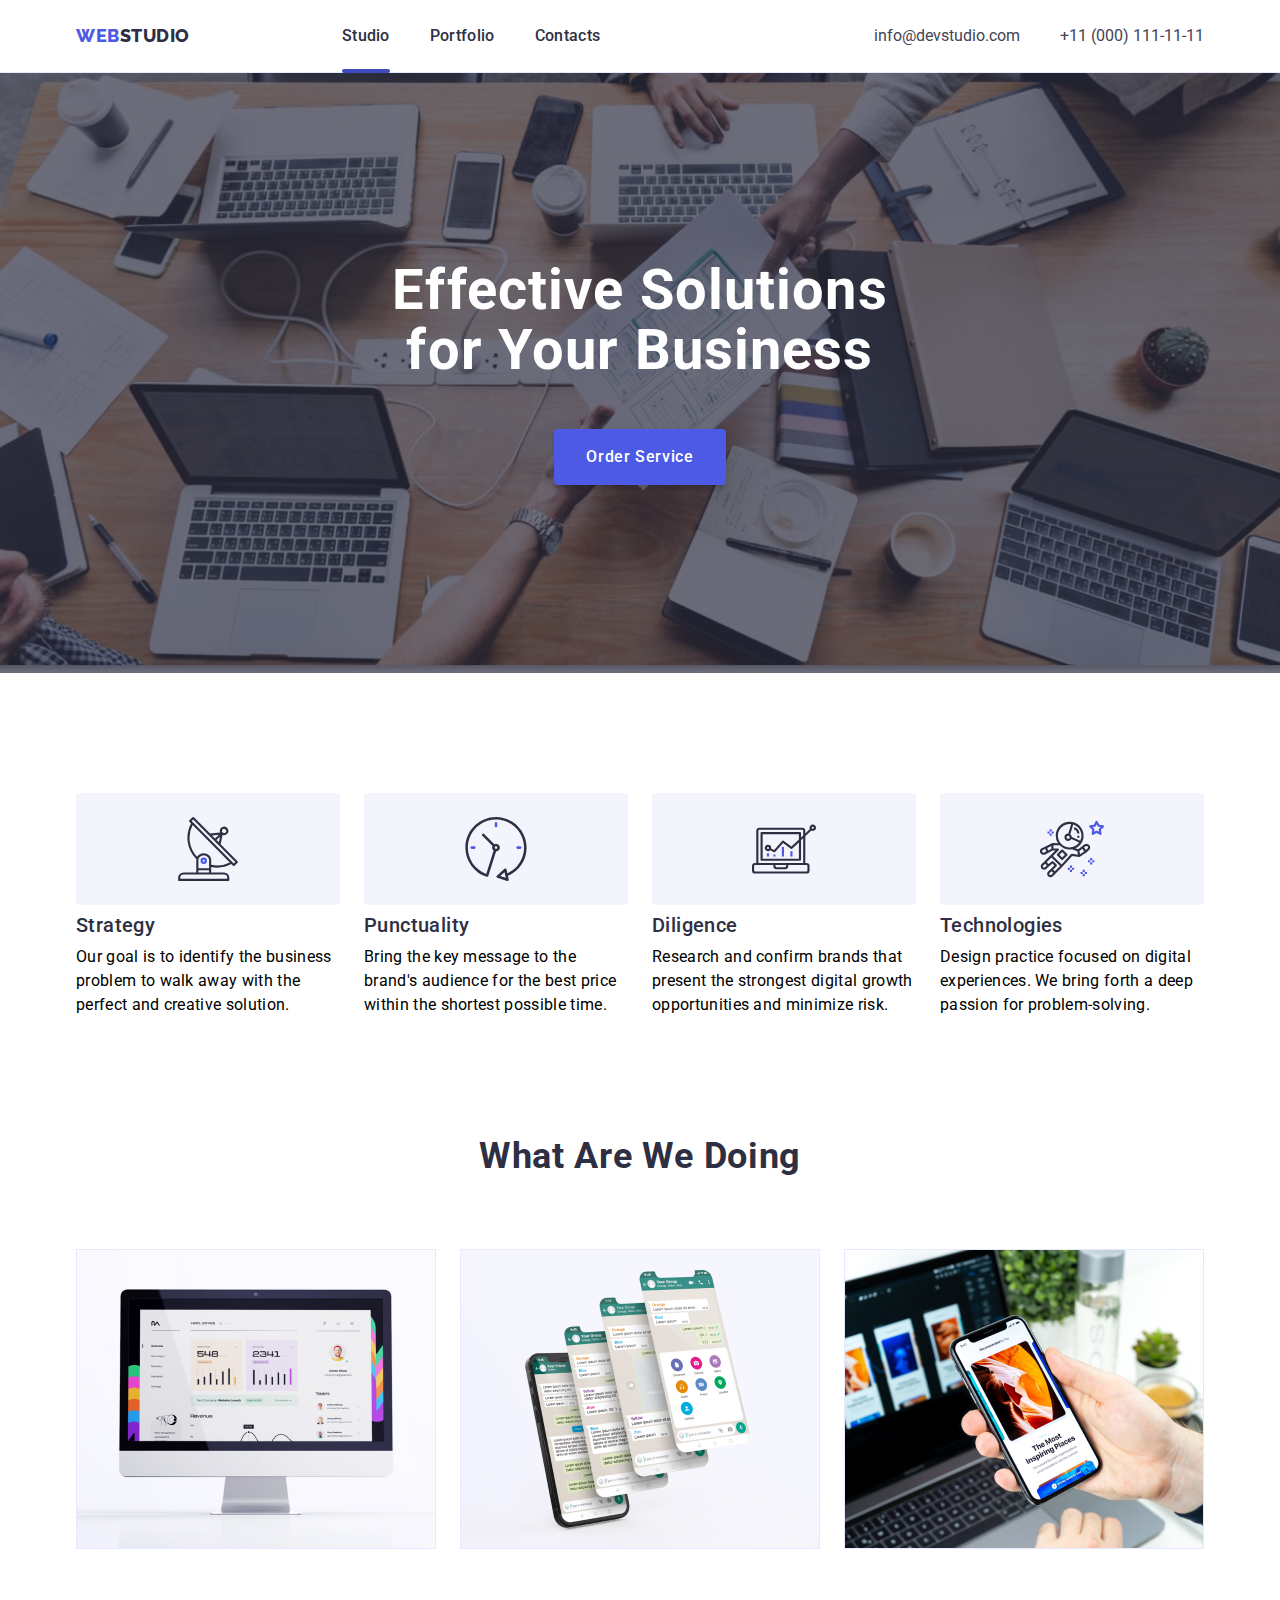
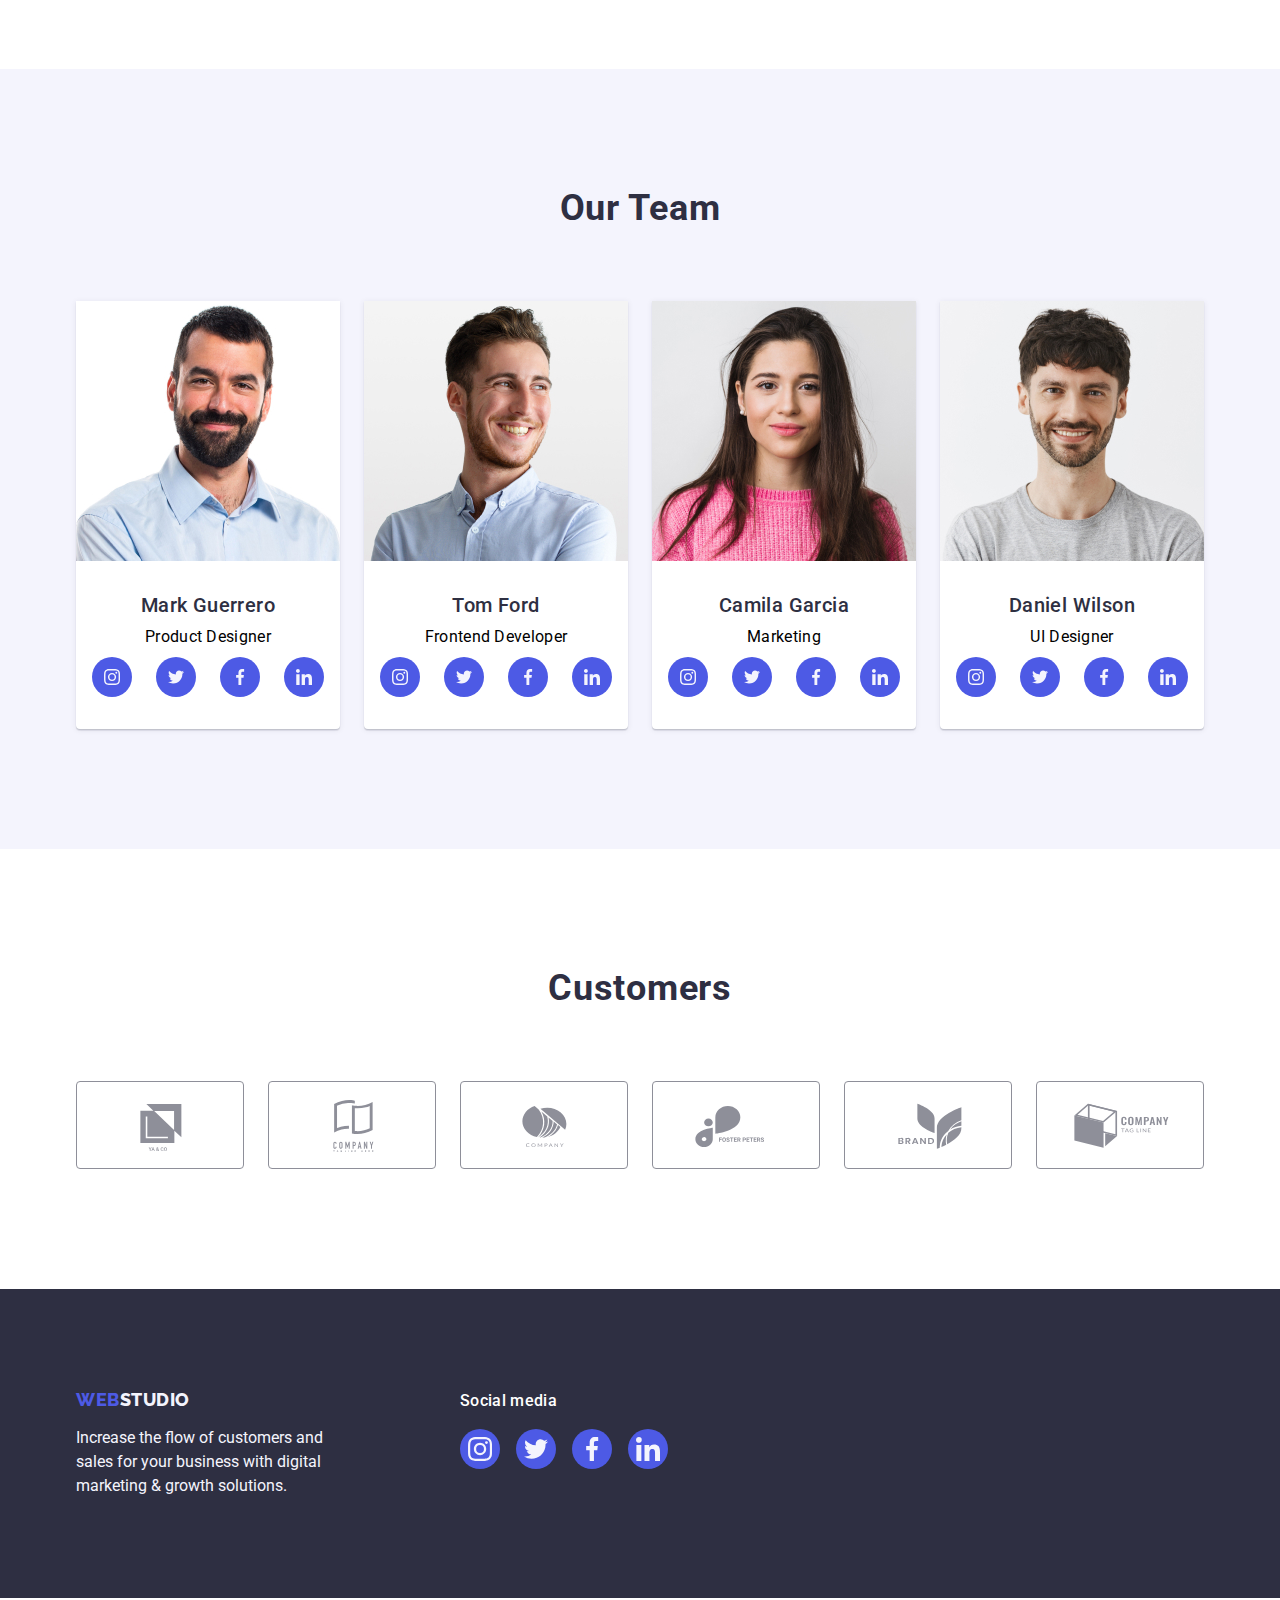
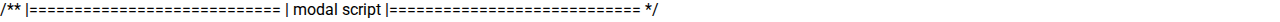
==== index.html @ fbab5420 "Initial commit" ====
<!DOCTYPE html>
<html lang="en">
  <head>
    <meta charset="UTF-8" />
    <meta http-equiv="X-UA-Compatible" content="IE=edge" />
    <meta name="viewport" content="width=device-width, initial-scale=1.0" />
    <title>Main Page</title>
    <!-- Google fonts -->
    <link rel="preconnect" href="https://fonts.googleapis.com" />
    <link rel="preconnect" href="https://fonts.gstatic.com" crossorigin />
    <link
      href="https://fonts.googleapis.com/css2?family=Raleway:wght@800&family=Roboto:wght@400;500;700;900&display=swap"
      rel="stylesheet"
    />
    <!-- Normalize css -->
    <link
      rel="stylesheet"
      href="https://cdnjs.cloudflare.com/ajax/libs/modern-normalize/1.1.0/modern-normalize.min.css"
    />
    <!-- In-document CSS -->
    <link rel="stylesheet" href="./css/styles.css" />
  </head>

  <body>
    <header class="header">
      <!-- Header section -->
      <div class="container">
        <!-- navigation menu -->
        <nav class="nav">
          <!-- Logo -->
          <a href="./index.html" class="link nav-logo"
            >Web<span class="nav-logo-item">Studio</span>
          </a>
          <ul class="list">
            <li class="list-item">
              <a href="./index.html" class="link nav-link current">Studio</a>
            </li>
            <li class="list-item">
              <a href="./portfolio.html" class="link nav-link">Portfolio</a>
            </li>
            <li class="list-item">
              <a href="" class="link nav-link">Contacts</a>
            </li>
          </ul>
        </nav>
        <!-- adress -->
        <address class="address">
          <ul class="list">
            <li class="address-list-item">
              <a href="mailto:info@devstudio.com" class="address-item link">info@devstudio.com</a>
            </li>
            <li class="address-list-item">
              <a href="tel:+110001111111" class="address-item link">+11 (000) 111-11-11</a>
            </li>
          </ul>
        </address>
      </div>
    </header>

    <!-- main container -->
    <main>
      <!-- Hero section -->
      <section class="hero">
        <div class="container">
          <!-- head -->
          <h1 class="hero-title">Effective Solutions for Your Business</h1>
          <!-- button -->
          <button type="button" class="btn" data-modal-open>Order Service</button>
          <div class="backdrop is-hidden" data-modal>
            <div class="modal">
              <div class="modal-icon">
                <button type="button" class="modal-btn" data-modal-close>
                  <svg class="icon-close" width="8" height="8">
                    <use href="./images/icon.svg#icon-close"></use>
                  </svg>
                </button>
              </div>
            </div>
          </div>
        </div>
      </section>

      <!--  features section -->
      <section class="features">
        <div class="container">
          <h2 class="visually-hidden">features</h2>
          <ul class="list features-description">
            <li class="features-list">
              <div class="features-icon">
                <svg class="icon" width="64" height="64">
                  <use href="./images/icon.svg#icon-antenna"></use>
                </svg>
              </div>
              <h3 class="features-head">Strategy</h3>
              <p class="features-paragraf">
                Our goal is to identify the business problem to walk away with the perfect and
                creative solution.
              </p>
            </li>
            <li class="features-list">
              <div class="features-icon">
                <svg class="icon" width="64" height="64">
                  <use href="./images/icon.svg#icon-clock"></use>
                </svg>
              </div>
              <h3 class="features-head">Punctuality</h3>
              <p class="features-paragraf">
                Bring the key message to the brand's audience for the best price within the shortest
                possible time.
              </p>
            </li>
            <li class="features-list">
              <div class="features-icon">
                <svg class="icon" width="64" height="64">
                  <use href="./images/icon.svg#icon-diagram"></use>
                </svg>
              </div>
              <h3 class="features-head">Diligence</h3>
              <p class="features-paragraf">
                Research and confirm brands that present the strongest digital growth opportunities
                and minimize risk.
              </p>
            </li>
            <li class="features-list">
              <div class="features-icon">
                <svg class="icon" width="64" height="64">
                  <use href="./images/icon.svg#icon-astronaut"></use>
                </svg>
              </div>
              <h3 class="features-head">Technologies</h3>
              <p class="features-paragraf">
                Design practice focused on digital experiences. We bring forth a deep passion for
                problem-solving.
              </p>
            </li>
          </ul>
        </div>
      </section>

      <!-- product section -->
      <section class="product-section">
        <div class="container">
          <h2 class="title product">What are we doing</h2>
          <ul class="list product">
            <li class="product-list-item">
              <img src="./images/main/section2/img1.jpg" alt="monitor" width="360" />
            </li>
            <li class="product-list-item">
              <img src="./images/main/section2/img2.jpg" alt="whatsapp" width="360" />
            </li>
            <li class="product-list-item">
              <img src="./images/main/section2/img3.jpg" alt="mobile" width="360" />
            </li>
          </ul>
        </div>
      </section>

      <!-- team section -->
      <section class="team">
        <div class="container">
          <h2 class="title">Our Team</h2>
          <ul class="list">
            <li class="team-item">
              <img src="./images/main/section3/Mark.jpg" alt="Mark" width="264" class="img" />
              <div class="team-descr">
                <h3 class="team-title">Mark Guerrero</h3>
                <p class="team-posicion">Product Designer</p>
                <ul class="social-icon-list list">
                  <li class="social-icon-list-item">
                    <a
                      class="link-icon link"
                      href="https://www.instagram.com/"
                      target="_blank"
                      rel="noopener noreferrer"
                    >
                      <svg class="icon" width="16" height="16">
                        <use href="./images/icon.svg#icon-instagram"></use>
                      </svg>
                    </a>
                  </li>
                  <li class="social-icon-list-item">
                    <a
                      class="link-icon link"
                      href="https://twitter.com/"
                      target="_blank"
                      rel="noopener noreferrer"
                    >
                      <svg class="icon" width="16" height="16">
                        <use href="./images/icon.svg#icon-twitter"></use>
                      </svg>
                    </a>
                  </li>
                  <li class="social-icon-list-item">
                    <a
                      class="link-icon link"
                      href="https://www.facebook.com/"
                      target="_blank"
                      rel="noopener noreferrer"
                    >
                      <svg class="icon" width="16" height="16">
                        <use href="./images/icon.svg#icon-facebook"></use>
                      </svg>
                    </a>
                  </li>
                  <li class="social-icon-list-item">
                    <a
                      class="link-icon link"
                      href="https://www.linkedin.com/"
                      target="_blank"
                      rel="noopener noreferrer"
                    >
                      <svg class="icon" width="16" height="16">
                        <use href="./images/icon.svg#icon-linkedin"></use>
                      </svg>
                    </a>
                  </li>
                </ul>
              </div>
            </li>
            <li class="team-item">
              <img src="./images/main/section3/Tom.jpg" alt="Tom" width="264" class="img" />
              <div class="team-descr">
                <h3 class="team-title">Tom Ford</h3>
                <p class="team-posicion">Frontend Developer</p>
                <ul class="social-icon-list list">
                  <li class="social-icon-list-item">
                    <a
                      class="link-icon link"
                      href="https://www.instagram.com/"
                      target="_blank"
                      rel="noopener noreferrer"
                    >
                      <svg class="icon" width="16" height="16">
                        <use href="./images/icon.svg#icon-instagram"></use>
                      </svg>
                    </a>
                  </li>
                  <li class="social-icon-list-item">
                    <a
                      class="link-icon link"
                      href="https://twitter.com/"
                      target="_blank"
                      rel="noopener noreferrer"
                    >
                      <svg class="icon" width="16" height="16">
                        <use href="./images/icon.svg#icon-twitter"></use>
                      </svg>
                    </a>
                  </li>
                  <li class="social-icon-list-item">
                    <a
                      class="link-icon link"
                      href="https://www.facebook.com/"
                      target="_blank"
                      rel="noopener noreferrer"
                    >
                      <svg class="icon" width="16" height="16">
                        <use href="./images/icon.svg#icon-facebook"></use>
                      </svg>
                    </a>
                  </li>
                  <li class="social-icon-list-item">
                    <a
                      class="link-icon link"
                      href="https://www.linkedin.com/"
                      target="_blank"
                      rel="noopener noreferrer"
                    >
                      <svg class="icon" width="16" height="16">
                        <use href="./images/icon.svg#icon-linkedin"></use>
                      </svg>
                    </a>
                  </li>
                </ul>
              </div>
            </li>
            <li class="team-item">
              <img src="./images/main/section3/Camilla.jpg" alt="Camilla" width="264" class="img" />
              <div class="team-descr">
                <h3 class="team-title">Camila Garcia</h3>
                <p class="team-posicion">Marketing</p>
                <ul class="social-icon-list list">
                  <li class="social-icon-list-item">
                    <a
                      class="link-icon link"
                      href="https://www.instagram.com/"
                      target="_blank"
                      rel="noopener noreferrer"
                    >
                      <svg class="icon" width="16" height="16">
                        <use href="./images/icon.svg#icon-instagram"></use>
                      </svg>
                    </a>
                  </li>
                  <li class="social-icon-list-item">
                    <a
                      class="link-icon link"
                      href="https://twitter.com/"
                      target="_blank"
                      rel="noopener noreferrer"
                    >
                      <svg class="icon" width="16" height="16">
                        <use href="./images/icon.svg#icon-twitter"></use>
                      </svg>
                    </a>
                  </li>
                  <li class="social-icon-list-item">
                    <a
                      class="link-icon link"
                      href="https://www.facebook.com/"
                      target="_blank"
                      rel="noopener noreferrer"
                    >
                      <svg class="icon" width="16" height="16">
                        <use href="./images/icon.svg#icon-facebook"></use>
                      </svg>
                    </a>
                  </li>
                  <li class="social-icon-list-item">
                    <a
                      class="link-icon link"
                      href="https://www.linkedin.com/"
                      target="_blank"
                      rel="noopener noreferrer"
                    >
                      <svg class="icon" width="16" height="16">
                        <use href="./images/icon.svg#icon-linkedin"></use>
                      </svg>
                    </a>
                  </li>
                </ul>
              </div>
            </li>
            <li class="team-item">
              <img src="./images/main/section3/Daniel.jpg" alt="Daniel" width="264" class="img" />
              <div class="team-descr">
                <h3 class="team-title">Daniel Wilson</h3>
                <p class="team-posicion">UI Designer</p>
                <ul class="social-icon-list list">
                  <li class="social-icon-list-item">
                    <a
                      class="link-icon link"
                      href="https://www.instagram.com/"
                      target="_blank"
                      rel="noopener noreferrer"
                    >
                      <svg class="icon" width="16" height="16">
                        <use href="./images/icon.svg#icon-instagram"></use>
                      </svg>
                    </a>
                  </li>
                  <li class="social-icon-list-item">
                    <a
                      class="link-icon link"
                      href="https://twitter.com/"
                      target="_blank"
                      rel="noopener noreferrer"
                    >
                      <svg class="icon" width="16" height="16">
                        <use href="./images/icon.svg#icon-twitter"></use>
                      </svg>
                    </a>
                  </li>
                  <li class="social-icon-list-item">
                    <a
                      class="link-icon link"
                      href="https://www.facebook.com/"
                      target="_blank"
                      rel="noopener noreferrer"
                    >
                      <svg class="icon" width="16" height="16">
                        <use href="./images/icon.svg#icon-facebook"></use>
                      </svg>
                    </a>
                  </li>
                  <li class="social-icon-list-item">
                    <a
                      class="link-icon link"
                      href="https://www.linkedin.com/"
                      target="_blank"
                      rel="noopener noreferrer"
                    >
                      <svg class="icon" width="16" height="16">
                        <use href="./images/icon.svg#icon-linkedin"></use>
                      </svg>
                    </a>
                  </li>
                </ul>
              </div>
            </li>
          </ul>
        </div>
      </section>

      <!-- section castomers -->

      <section class="castomers">
        <div class="container">
          <h2 class="castomers-title">Customers</h2>
          <ul class="castomers-list list">
            <li class="castomers-list-item">
              <a href="" class="castomers-link link">
                <svg class="castomers-icon" width="104" height="56">
                  <use href="./images/icon.svg#icon-logo1" class="icon"></use>
                </svg>
              </a>
            </li>
            <li class="castomers-list-item">
              <a href="" class="castomers-link link">
                <svg class="castomers-icon" width="104" height="56">
                  <use href="./images/icon.svg#icon-logo2" class="icon"></use>
                </svg>
              </a>
            </li>
            <li class="castomers-list-item">
              <a href="" class="castomers-link link">
                <svg class="castomers-icon" width="104" height="56">
                  <use href="./images/icon.svg#icon-logo3" class="icon"></use>
                </svg>
              </a>
            </li>
            <li class="castomers-list-item">
              <a href="" class="castomers-link link">
                <svg class="castomers-icon" width="104" height="56">
                  <use href="./images/icon.svg#icon-logo4" class="icon"></use>
                </svg>
              </a>
            </li>
            <li class="castomers-list-item">
              <a href="" class="castomers-link link">
                <svg class="castomers-icon" width="104" height="56">
                  <use href="./images/icon.svg#icon-logo5" class="icon"></use>
                </svg>
              </a>
            </li>
            <li class="castomers-list-item">
              <a href="" class="castomers-link link">
                <svg class="castomers-icon" width="104" height="56">
                  <use href="./images/icon.svg#icon-logo6" class="icon"></use>
                </svg>
              </a>
            </li>
          </ul>
        </div>
      </section>
    </main>

    <!-- footer section-->
    <footer class="footer">
      <div class="container">
        <div class="footer-logo-cont">
          <!-- logo -->
          <a href="./index.html" class="link footer-logo"
            >Web<span class="footer-logo-item">Studio</span>
          </a>
          <p class="text">
            Increase the flow of customers and sales for your business with digital marketing &
            growth solutions.
          </p>
        </div>
        <div class="footer-social-cont">
          <p class="footer-social-title">Social media</p>
          <ul class="footer-list list">
            <li class="footer-list-item">
              <a
                class="footer-social-link"
                href="https://www.instagram.com/"
                target="_blank"
                rel="noopener noreferrer"
              >
                <svg class="icon" width="24" height="24">
                  <use href="./images/icon.svg#icon-instagram"></use>
                </svg>
              </a>
            </li>
            <li class="footer-list-item">
              <a
                class="footer-social-link"
                href="https://twitter.com/"
                target="_blank"
                rel="noopener noreferrer"
              >
                <svg class="icon" width="24" height="24">
                  <use href="./images/icon.svg#icon-twitter"></use>
                </svg>
              </a>
            </li>
            <li class="footer-list-item">
              <a
                class="footer-social-link"
                href="https://www.facebook.com/"
                target="_blank"
                rel="noopener noreferrer"
              >
                <svg class="icon" width="24" height="24">
                  <use href="./images/icon.svg#icon-facebook"></use>
                </svg>
              </a>
            </li>
            <li class="footer-list-item">
              <a
                class="footer-social-link"
                href="https://www.linkedin.com/"
                target="_blank"
                rel="noopener noreferrer"
              >
                <svg class="icon" width="24" height="24">
                  <use href="./images/icon.svg#icon-linkedin"></use>
                </svg>
              </a>
            </li>
          </ul>
        </div>
      </div>
    </footer>
    /** |============================ | modal script |============================ */
    <script src="./js/modal.js"></script>
  </body>
</html>
---- css/styles.css ----
:root {
  --text-color: #434455;
  --dark-color: #2e2f42;
  --primary-barnd-color: #4d5ae5;
  --background-color: #ffffff;
  --pressed-state-cl: #404bbf;
  --light-color: #f4f4fd;
  --heder-border-cl: #e7e9fc;
  --social-activ-cl: #31d0aa;
  --border-cl: #8e8f99;
  --castomer-cl: #8e8f99;
  --сubic: cubic-bezier(0.4, 0, 0.2, 1);
  --backdrop: rgba(46, 47, 66, 0.4);
}
html {
  box-sizing: border-box;
}

*,
*::before,
*::after {
  box-sizing: inherit;
}

body {
  font-family: 'Roboto', sans-serif;
  font-style: normal;
  font-weight: 400;
  font-size: 16px;
  line-height: 24px;

  color: var(--brand-color);
  background-color: var(--background-color);
}

h1,
h2,
h3,
h4,
h5,
h6,
p {
  margin: 0;
}
ul {
  padding: 0;
}
/* utylits */
.container {
  width: 1158px;
  padding-left: 15px;
  padding-right: 15px;
  margin: 0 auto;
}
.link {
  text-decoration: none;
}
.list {
  list-style: none;
  margin: 0;
  padding: 0;
}
img {
  display: block;
}
.visually-hidden {
  position: absolute;
  width: 1px;
  height: 1px;
  margin: -1px;
  border: 0;
  padding: 0;
  white-space: nowrap;
  clip-path: inset(100%);
  clip: rect(0 0 0 0);
  overflow: hidden;
}

/* styles for index.html */

/**
  |============================
  | header section
  |============================
*/
.header .container {
  display: flex;
  align-items: center;
  margin: 0 auto 0 auto;
}
.header {
  border-bottom: 1px solid var(--heder-border-cl);
  box-shadow: 0px 2px 1px rgba(46, 47, 66, 0.08), 0px 1px 1px rgba(46, 47, 66, 0.16),
    0px 1px 6px rgba(46, 47, 66, 0.08);
}
/* logo */
.nav-logo {
  font-family: 'Raleway', sans-serif;
  font-style: normal;
  font-weight: 800;
  font-size: 18px;
  line-height: 1.17;
  margin-right: 76px;

  letter-spacing: 0.03em;
  text-decoration: none;
  text-transform: uppercase;

  color: var(--primary-barnd-color);
}

.this-page {
  position: relative;
}

.nav-logo-item {
  color: var(--dark-color);
}

/* navigation */
.nav {
  display: flex;
  align-items: center;
  margin-right: auto;

  font-style: normal;
  font-weight: 500;
  font-size: 16px;
  line-height: 24px;
}

.nav .list {
  display: flex;
  margin-left: 76px;
  gap: 40px;
}

.nav-link {
  position: relative;
  display: flex;
  padding-top: 24px;
  padding-bottom: 24px;
}

.nav-link.current::after {
  content: '';
  position: absolute;
  width: 100%;
  height: 4px;
  bottom: -1px;

  background: var(--pressed-state-cl);
  color: var(--pressed-state-cl);
  border-radius: 2px;
}
.list .nav-link {
  font-weight: 500;
  font-size: 16px;
  line-height: 1.5;
  letter-spacing: 0.02em;

  color: var(--dark-color);
  transition: color 250ms var(--сubic);
}
.list .nav-link:hover,
.list .nav-link:focus {
  color: var(--pressed-state-cl);
}

/* address */
.address {
  font-style: normal;
}
.address-item.link {
  color: var(--text-color);
}
.address .list {
  display: flex;
  gap: 40px;
}
.address-item {
  transition: color 250ms var(--сubic);
}
.address-item:hover,
.address-item:focus {
  color: var(--pressed-state-cl);
}
/**
  |============================
  | hero section
  |============================
*/

.hero {
  padding: 188px 0;
  max-width: 1440px;
  min-height: 600px;
  margin: 0 auto;
  text-align: center;
  background-color: var(--dark-color);

  background-image: linear-gradient(rgba(46, 47, 66, 0.7), rgba(46, 47, 66, 0.7)),
    url('../images/main/people-office.jpg');
  background-position: center;
  background-size: cover;
  background-repeat: no-repeat;
}

.hero-title {
  font-family: 'Roboto';
  font-style: normal;
  font-weight: 700;
  font-size: 56px;
  letter-spacing: 0.02em;
  line-height: 1.07;

  max-width: 496px;
  text-align: center;
  margin-bottom: 48px;
  margin-left: auto;
  margin-right: auto;

  color: var(--background-color);
}

/* batton */
.btn {
  font-family: 'Roboto', sans-serif;
  font-weight: 500;
  font-size: 16px;
  line-height: 1.5;
  letter-spacing: 0.04em;

  display: block;
  margin: 0 auto;
  border-radius: 4px;
  padding: 16px 32px;
  min-width: 169px;
  height: 56px;
  box-shadow: 0px 4px 4px rgba(0, 0, 0, 0.15);
  border: none;

  color: var(--background-color);
  background-color: var(--primary-barnd-color);
  cursor: pointer;

  transition: background 250ms var(--сubic);
}

.btn:hover,
.btn:focus {
  background-color: var(--pressed-state-cl);
}

/* modal window */
.backdrop {
  position: fixed;
  top: 0;
  left: 0;

  width: 100%;
  height: 100%;

  background-color: var(--backdrop);
  transition: opacity 250ms var(--сubic), visibility 250ms var(--сubic);
}
.backdrop.is-hidden {
  opacity: 0;
  visibility: hidden;
  pointer-events: none;
}
.modal {
  position: absolute;
  top: 50%;
  left: 50%;

  transform: translate(-50%, -50%);

  min-width: 408px;
  min-height: 576px;
  padding: 24px;

  background: #fcfcfc;
  box-shadow: 0px 1px 1px rgba(0, 0, 0, 0.14), 0px 1px 3px rgba(0, 0, 0, 0.12),
    0px 2px 1px rgba(0, 0, 0, 0.2);
  border-radius: 4px;
}
.modal-icon {
  width: 24px;
  height: 24px;
  margin-left: auto;
}
.modal-btn {
  display: flex;
  align-items: center;
  justify-content: center;

  width: 100%;
  height: 100%;

  border: none;
  border-radius: 50%;
  background-color: #e7e9fc;
  background-size: cover;

  transition: color 250ms var(--сubic), background 250ms var(--сubic);
}
.icon-close {
  fill: currentColor;
}
.modal-btn:hover,
.modal-btn:focus {
  background-color: var(--pressed-state-cl);
  color: var(--light-color);
  cursor: pointer;
}

/**
  |============================
  | features section
  |============================
*/
.features {
  padding: 120px 0;
}
.features-icon {
  display: flex;
  align-items: center;
  justify-content: center;

  width: 264px;
  height: 112px;
  margin: 0 0 8px 0;

  /* CLOUD */

  background: var(--light-color);
  border-radius: 4px;
}
.features-icon .icon {
  width: 64px;
  height: 64px;
  justify-content: center;
}
.features-head {
  font-weight: 500;
  font-size: 20px;
  line-height: 1.2;
  letter-spacing: 0.02em;

  margin-bottom: 8px;

  color: var(--dark-color);
}
.features-paragraf {
  letter-spacing: 0.02em;
}

.features-description {
  display: flex;
  gap: 24px;
}
.features-list {
  flex-basis: calc((100% - 72px) / 4);
}

/**
  |============================
  | product section
  |============================
*/
.product-section {
  padding-bottom: 120px;
}
.title {
  text-align: center;
  letter-spacing: 0.02em;
  text-transform: capitalize;

  font-family: 'Roboto';
  font-style: normal;
  font-weight: 700;
  font-size: 36px;
  line-height: 1.11;

  margin-bottom: 72px;

  color: var(--dark-color);
}

.list.product {
  display: flex;
  gap: 24px;
}

.title.product {
  margin-bottom: 72px;
}
/**
  |============================
  | team seection
  |============================
*/

.team {
  padding: 120px 0;

  background-color: var(--light-color);
}

.team .list {
  display: flex;
  gap: 24px;
}

.team-item {
  flex-basis: calc((100% - 72px) / 4);

  box-shadow: 0px 1px 6px rgba(46, 47, 66, 0.08), 0px 1px 1px rgba(46, 47, 66, 0.16),
    0px 2px 1px rgba(46, 47, 66, 0.08);
  border-radius: 0px 0px 4px 4px;
  background-color: var(--background-color);
}

.team-title {
  font-family: 'Roboto';
  font-style: normal;
  font-weight: 500;
  font-size: 20px;
  line-height: 24px;
  text-align: center;
  letter-spacing: 0.02em;

  margin-bottom: 8px;

  color: var(--dark-color);
}

.team-posicion {
  font-family: 'Roboto';
  font-style: normal;
  font-weight: 400;
  font-size: 16px;
  line-height: 24px;
  text-align: center;
  letter-spacing: 0.02em;

  margin-bottom: 8px;
}

.team-descr {
  padding: 32px 0;
  border-radius: 0px 0px 4px 4px;
}

/* icons */

.social-icon-list {
  display: flex;
  justify-content: center;
  gap: 24px;
}
.social-icon-list-item {
  width: 40px;
  height: 40px;
}

.link-icon {
  display: flex;
  width: 100%;
  height: 100%;

  align-items: center;
  justify-content: center;

  background-color: var(--primary-barnd-color);

  border-radius: 50%;

  transition: background 250ms var(--сubic);
}
.link-icon:hover,
.link-icon:focus {
  background-color: var(--pressed-state-cl);
}

.link-icon .icon {
  fill: var(--light-color);
}
/**
  |============================
  |Castomers section
  |============================
*/
.castomers {
  padding: 120px 0;
  text-align: center;
}

.castomers-title {
  font-family: 'Roboto';
  font-style: normal;
  font-weight: 700;
  font-size: 36px;
  line-height: 1.1;
  /* identical to box height, or 111% */

  margin-bottom: 72px;

  letter-spacing: 0.02em;

  /* NAVY BLUE */

  color: var(--dark-color);
}
.castomers-list {
  display: flex;
  gap: 24px;
  justify-content: center;
}

.castomers-list-item {
  width: 168px;
  height: 88px;

  /* padding: 16px 32px; */
}

/* ===ICONS ===*/
.castomers-link {
  display: flex;
  justify-content: center;
  align-items: center;

  /* width: 100%; */
  height: 100%;

  color: var(--castomer-cl);
  border: 1px solid var(--border-cl);
  border-radius: 4px;

  transition: border 250ms var(--сubic), color 250ms var(--сubic);
}
.castomers-icon {
  fill: currentColor;
}

.castomers-link:hover,
.castomers-link:focus {
  border-color: var(--pressed-state-cl);
  color: var(--pressed-state-cl);
}

/**
  |============================
  | footer
  |============================
*/

.footer {
  padding: 100px 0;

  background-color: var(--dark-color);
}
.footer .container {
  display: flex;
  align-items: baseline;
  gap: 120px;
}
.footer-logo {
  display: inline-block;
  align-items: center;

  letter-spacing: 0.03em;
  text-decoration: none;
  text-transform: uppercase;

  font-family: 'Raleway', sans-serif;
  font-style: normal;
  font-weight: 800;
  font-size: 18px;
  line-height: 1.17;

  margin-bottom: 16px;

  color: var(--primary-barnd-color);
}
.footer-logo-item,
.footer .text {
  color: var(--light-color);
}

.footer .text {
  width: 264px;
}

.footer-social-title {
  font-family: 'Roboto';
  font-style: normal;
  font-weight: 500;
  font-size: 16px;
  line-height: 1.5;
  /* identical to box height, or 150% */

  letter-spacing: 0.02em;

  margin-bottom: 16px;

  /* WHITE */

  color: var(--background-color);
}
.footer-list {
  display: flex;
  gap: 16px;
}
.footer-list-item {
  width: 40px;
  height: 40px;
}
.footer-social-link {
  display: flex;
  align-items: center;
  justify-content: center;

  width: 100%;
  height: 100%;

  border-radius: 50%;

  background-color: var(--primary-barnd-color);
  background-size: cover;

  transition: background 250ms var(--сubic);
}
.footer-social-link:hover,
.footer-social-link:focus {
  background-color: var(--social-activ-cl);
}
.footer .icon {
  fill: var(--light-color);
}
/**
  |============================
  | portfolio page
  |============================
*/
.section-portfolio {
  padding: 96px 0 120px;
}

/* filter */
.portfolio-btn {
  display: flex;
  flex-direction: row;
  justify-content: center;
  align-items: center;

  padding: 12px 24px;

  font-family: 'Roboto';
  font-style: normal;
  font-weight: 500;
  font-size: 16px;
  line-height: 1.5;

  border: 1px solid var(--heder-border-cl);
  border-radius: 4px;
  cursor: pointer;

  background: var(--light-color);
  color: var(--primary-barnd-color);

  transition: color 250ms var(--сubic), background 250ms var(--сubic), border 250ms var(--сubic),
    box-shadow 250ms var(--сubic);
}

.portfolio-btn:hover,
.portfolio-btn:focus {
  color: var(--background-color);
  background-color: var(--pressed-state-cl);
  border: 1px solid transparent;
  box-shadow: 0px 3px 1px rgba(0, 0, 0, 0.1), 0px 2px 1px rgba(0, 0, 0, 0.08),
    0px 2px 2px rgba(0, 0, 0, 0.12);
}
.list.filter {
  display: flex;
  justify-content: center;
  gap: 24px;
  margin-bottom: 72px;
}

/* product */
.portfolio-title {
  margin-bottom: 8px;
  font-weight: 500;
  font-size: 20px;
  line-height: 1.2;
  letter-spacing: 0.02em;

  color: var(--dark-color);
}
.portfolio-text {
  font-size: 16px;
  line-height: 1.5;
  letter-spacing: 0.02em;
  color: var(--dark-color);
}
/* Cards */

.list.cards {
  display: flex;
  flex-wrap: wrap;
  column-gap: 24px;
  row-gap: 48px;
}
.card {
  width: 360px;

  background: #ffffff;
}
.card .link {
  display: block;
  transition: box-shadow 250ms var(--сubic);
}
.card .link:hover,
.card .link:focus {
  box-shadow: 0px 1px 6px rgba(46, 47, 66, 0.08), 0px 1px 1px rgba(46, 47, 66, 0.16),
    0px 2px 1px rgba(46, 47, 66, 0.08);
}

.card-categories {
  padding: 32px 16px;
  border: 1px solid #e7e9fc;
  border-top: none;
}
/* overlay cards */
.box-overlay {
  position: relative;
  overflow: hidden;

  width: 100%;
  height: 100%;
}
.overlay {
  position: absolute;
  top: 0;
  right: 0;
  width: 100%;
  height: 100%;
  padding: 40px 32px 164px 32px;

  background-color: var(--primary-barnd-color);
  transform: translateY(100%);
  transition: transform 250ms var(--сubic);
}
.card:hover .overlay {
  transform: translateY(0);
}
.overlay p {
  color: var(--light-color);
}
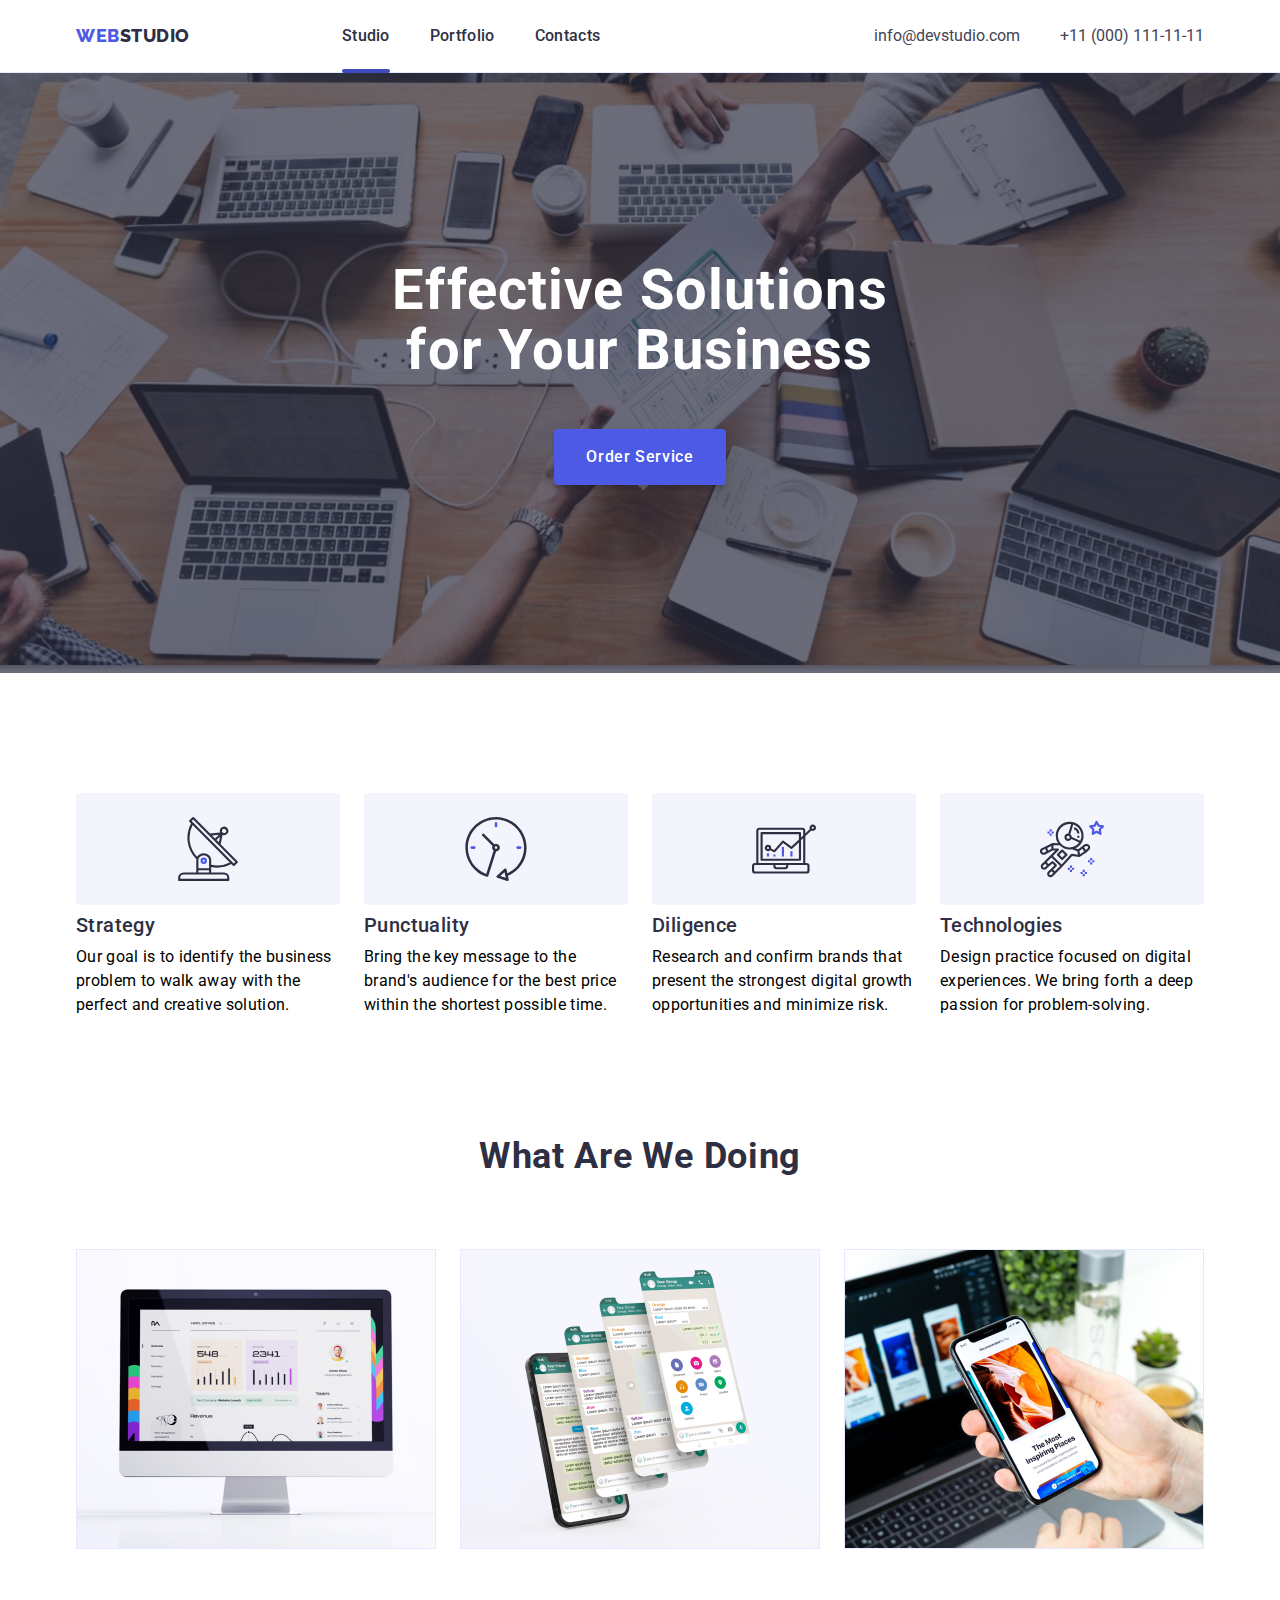
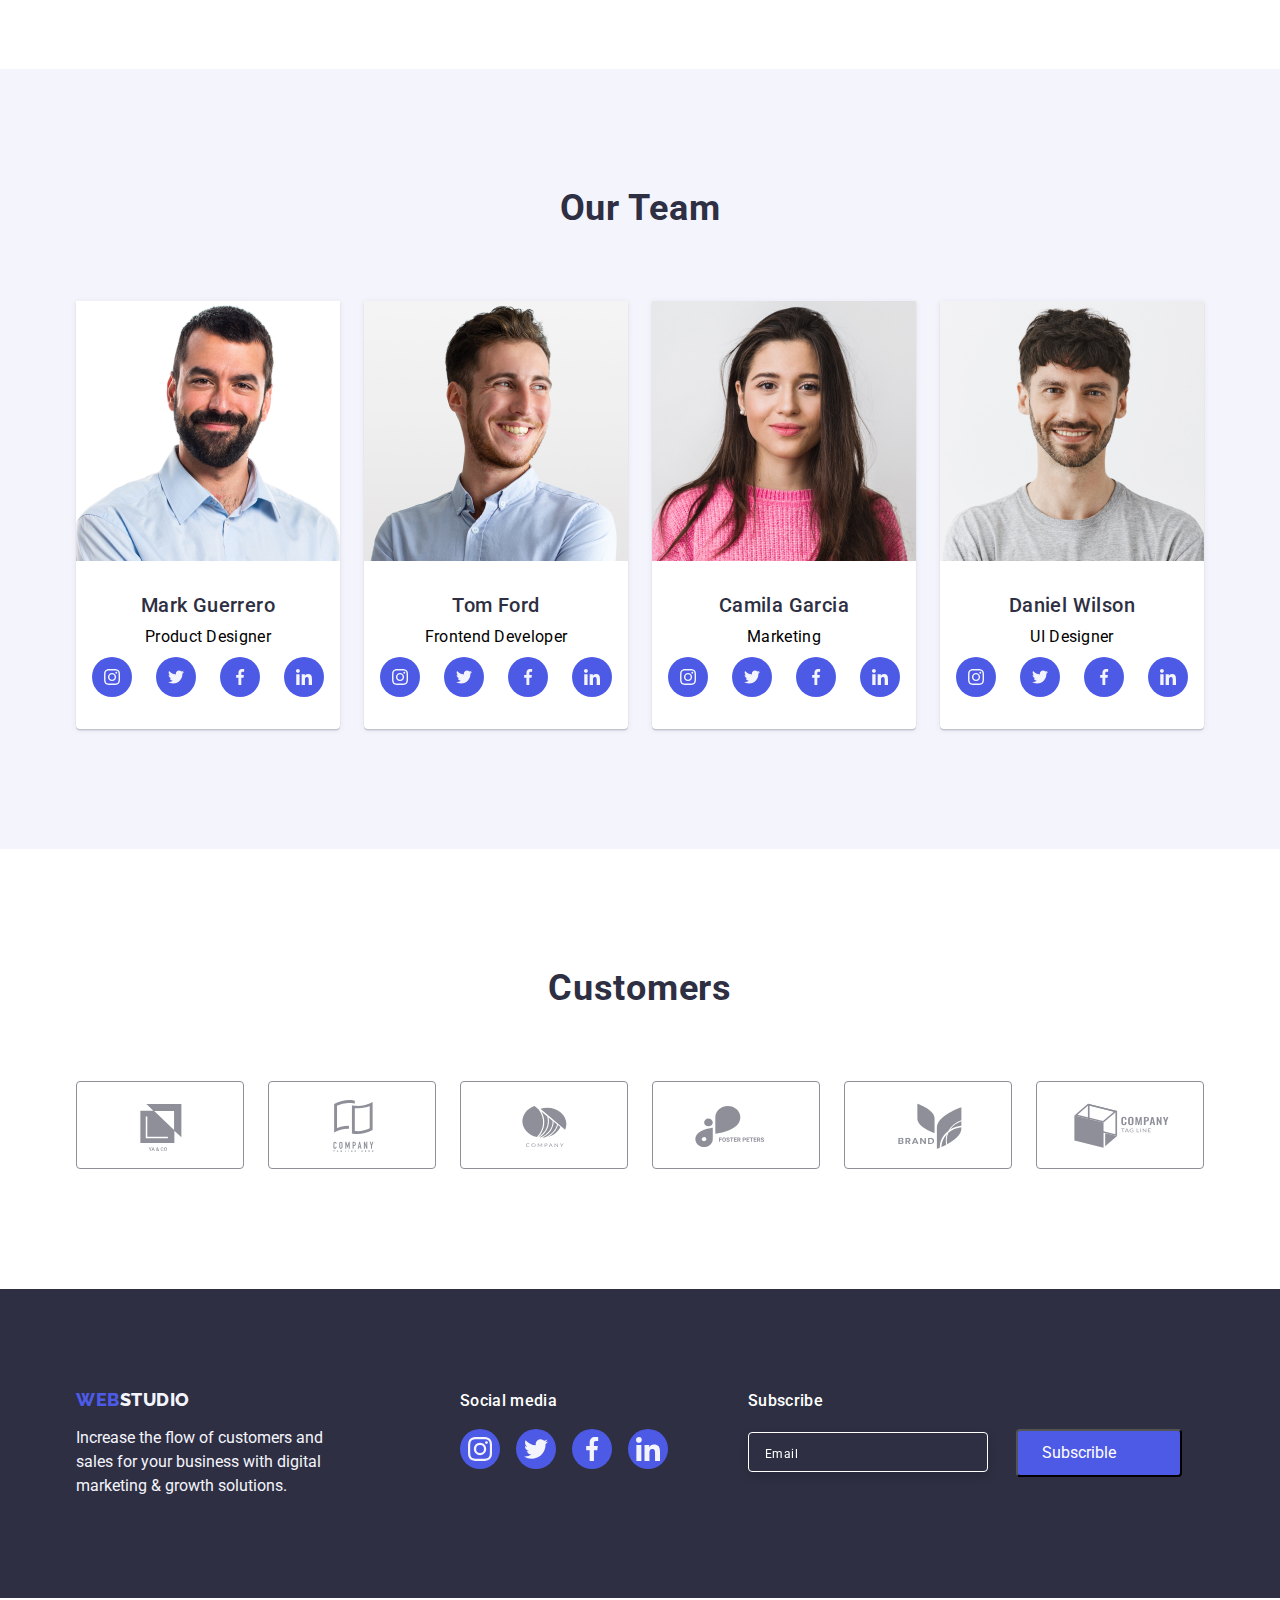
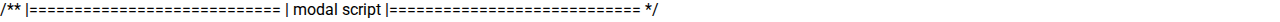
==== commit 3eecfd23: "add in footer subscrible field amb submit button" ====
--- a/index.html
+++ b/index.html
@@ -511,6 +511,22 @@
             </li>
           </ul>
         </div>
+        <div class="subscrible">
+          <h2 class="subscrible-title">Subscribe</h2>
+          <form action="subscrible-form">
+            <label for="subscrible-label">
+              <input type="email" class="form-sub" name="Email" placeholder="Email" />
+            </label>
+            <button class="subscr-btn" type="submit">
+              Subscrible
+              <span class="subscr-ikon">
+                <svg class="sibscr-svg" width="24" height="24">
+                  <use href="./images/icon.svg#icon-frame"></use>
+                </svg>
+              </span>
+            </button>
+          </form>
+        </div>
       </div>
     </footer>
     /** |============================ | modal script |============================ */
--- a/css/styles.css
+++ b/css/styles.css
@@ -9,7 +9,7 @@
   --social-activ-cl: #31d0aa;
   --border-cl: #8e8f99;
   --castomer-cl: #8e8f99;
-  --сubic: cubic-bezier(0.4, 0, 0.2, 1);
+  --transition-role: 250ms cubic-bezier(0.4, 0, 0.2, 1);
   --backdrop: rgba(46, 47, 66, 0.4);
 }
 html {
@@ -160,7 +160,7 @@
   letter-spacing: 0.02em;
 
   color: var(--dark-color);
-  transition: color 250ms var(--сubic);
+  transition: color var(--transition-role);
 }
 .list .nav-link:hover,
 .list .nav-link:focus {
@@ -179,7 +179,7 @@
   gap: 40px;
 }
 .address-item {
-  transition: color 250ms var(--сubic);
+  transition: color var(--transition-role);
 }
 .address-item:hover,
 .address-item:focus {
@@ -244,7 +244,7 @@
   background-color: var(--primary-barnd-color);
   cursor: pointer;
 
-  transition: background 250ms var(--сubic);
+  transition: background var(--transition-role);
 }
 
 .btn:hover,
@@ -262,7 +262,7 @@
   height: 100%;
 
   background-color: var(--backdrop);
-  transition: opacity 250ms var(--сubic), visibility 250ms var(--сubic);
+  transition: opacity var(--transition-role), visibility var(--transition-role);
 }
 .backdrop.is-hidden {
   opacity: 0;
@@ -303,7 +303,7 @@
   background-color: #e7e9fc;
   background-size: cover;
 
-  transition: color 250ms var(--сubic), background 250ms var(--сubic);
+  transition: color var(--transition-role), background var(--transition-role);
 }
 .icon-close {
   fill: currentColor;
@@ -477,7 +477,7 @@
 
   border-radius: 50%;
 
-  transition: background 250ms var(--сubic);
+  transition: background var(--transition-role);
 }
 .link-icon:hover,
 .link-icon:focus {
@@ -539,7 +539,7 @@
   border: 1px solid var(--border-cl);
   border-radius: 4px;
 
-  transition: border 250ms var(--сubic), color 250ms var(--сubic);
+  transition: border var(--transition-role), color var(--transition-role);
 }
 .castomers-icon {
   fill: currentColor;
@@ -565,7 +565,9 @@
 .footer .container {
   display: flex;
   align-items: baseline;
-  gap: 120px;
+}
+.footer-logo-cont {
+  margin-right: 120px;
 }
 .footer-logo {
   display: inline-block;
@@ -594,6 +596,9 @@
   width: 264px;
 }
 
+.footer-social-cont {
+  margin-right: 80px;
+}
 .footer-social-title {
   font-family: 'Roboto';
   font-style: normal;
@@ -618,6 +623,8 @@
   width: 40px;
   height: 40px;
 }
+/* Social */
+
 .footer-social-link {
   display: flex;
   align-items: center;
@@ -631,7 +638,7 @@
   background-color: var(--primary-barnd-color);
   background-size: cover;
 
-  transition: background 250ms var(--сubic);
+  transition: background var(--transition-role);
 }
 .footer-social-link:hover,
 .footer-social-link:focus {
@@ -640,6 +647,88 @@
 .footer .icon {
   fill: var(--light-color);
 }
+/* Subscrible */
+
+.subscrible {
+  display: block;
+}
+
+.subscrible-title {
+  /* Body Medium */
+  font-family: 'Roboto';
+  font-style: normal;
+  font-weight: 500;
+  font-size: 16px;
+  line-height: 1.5;
+  /* identical to box height, or 150% */
+
+  letter-spacing: 0.02em;
+
+  margin-bottom: 16px;
+
+  /* WHITE */
+
+  color: var(--background-color);
+}
+.form-sub {
+  width: 240px;
+  height: 40px;
+  padding-left: 16px;
+  border: 1px solid var(--background-color);
+  filter: drop-shadow(0px 4px 4px rgba(0, 0, 0, 0.15));
+  border-radius: 4px;
+
+  color: var(--background-color);
+  background-color: var(--dark-color);
+}
+.form-sub::placeholder {
+  display: flex;
+  align-items: center;
+
+  font-family: 'Roboto';
+  font-style: normal;
+  font-weight: 400;
+  font-size: 12px;
+  line-height: 2;
+  /* identical to box height, or 200% */
+
+  letter-spacing: 0.04em;
+
+  /* WHITE */
+
+  color: var(--background-color);
+}
+
+.subscr-btn {
+  display: inline-flex;
+  flex-direction: row;
+  justify-content: center;
+  align-items: center;
+  padding: 8px 24px;
+  gap: 16px;
+
+  margin-left: 24px;
+
+  /* IRIS */
+
+  background: #4d5ae5;
+  border-radius: 4px;
+  color: var(--background-color);
+  cursor: pointer;
+
+  transition: background var(--transition-role);
+}
+.subscr-btn:hover,
+.subscr-btn:focus {
+  background-color: var(--pressed-state-cl);
+}
+
+.subscr-ikon {
+  fill: var(--background-color);
+}
+.sibscr-svg {
+}
+
 /**
   |============================
   | portfolio page
@@ -671,8 +760,8 @@
   background: var(--light-color);
   color: var(--primary-barnd-color);
 
-  transition: color 250ms var(--сubic), background 250ms var(--сubic), border 250ms var(--сubic),
-    box-shadow 250ms var(--сubic);
+  transition: color var(--transition-role), background var(--transition-role),
+    border var(--transition-role), box-shadow var(--transition-role);
 }
 
 .portfolio-btn:hover,
@@ -721,7 +810,7 @@
 }
 .card .link {
   display: block;
-  transition: box-shadow 250ms var(--сubic);
+  transition: box-shadow var(--transition-role);
 }
 .card .link:hover,
 .card .link:focus {
@@ -752,7 +841,7 @@
 
   background-color: var(--primary-barnd-color);
   transform: translateY(100%);
-  transition: transform 250ms var(--сubic);
+  transition: transform var(--transition-role);
 }
 .card:hover .overlay {
   transform: translateY(0);
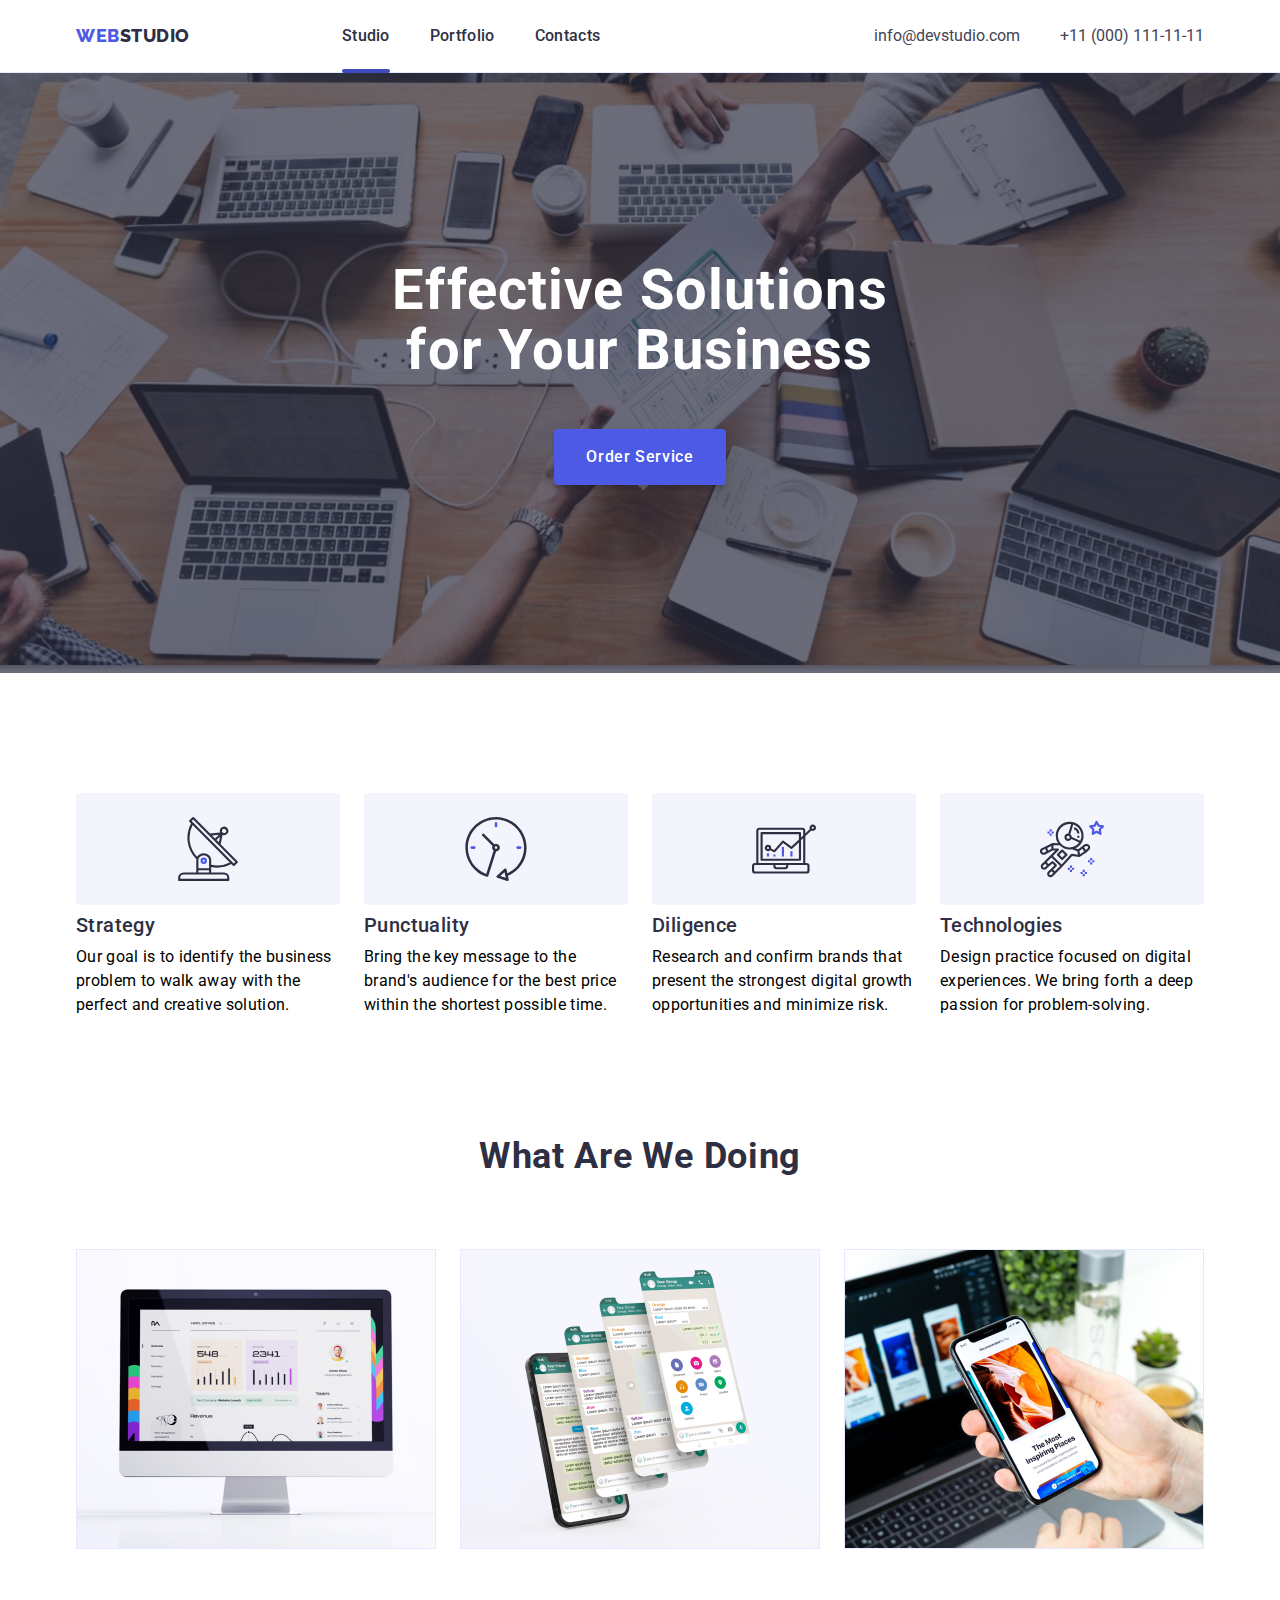
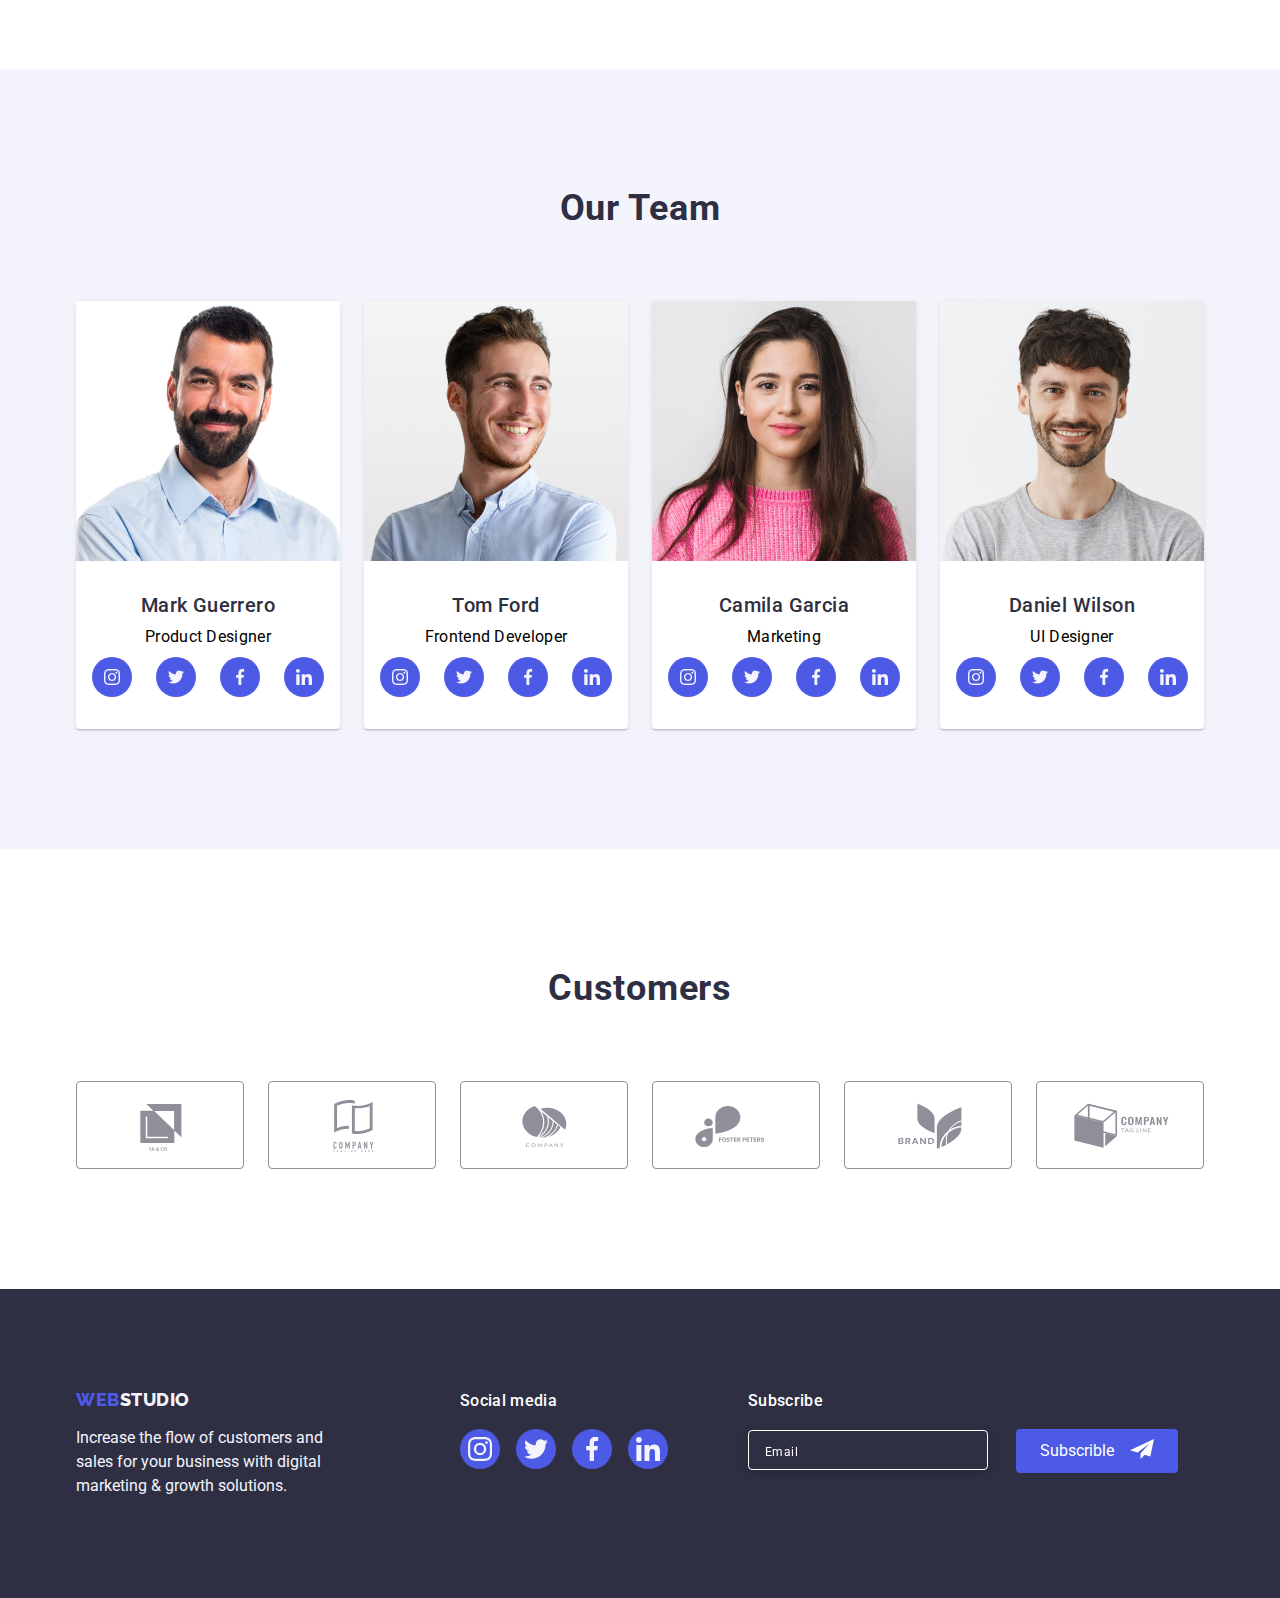
==== commit ae792f31: "add form in modal window" ====
--- a/index.html
+++ b/index.html
@@ -67,6 +67,7 @@
           <!-- button -->
           <button type="button" class="btn" data-modal-open>Order Service</button>
           <div class="backdrop is-hidden" data-modal>
+            <!-- is-hidden -->
             <div class="modal">
               <div class="modal-icon">
                 <button type="button" class="modal-btn" data-modal-close>
@@ -75,6 +76,62 @@
                   </svg>
                 </button>
               </div>
+              <strong class="modal-text">Leave your contacts and we will call you back</strong>
+              <form class="modal-form">
+                <label class="modal-form-fild">
+                  <span class="modal--form-input-descr">Name</span>
+                  <input
+                    type="text"
+                    class="modal-form-input"
+                    name="user_name"
+                    required
+                    minlength="2"
+                    autofocus
+                  />
+                  <svg class="form-input-svg" width="18" height="24">
+                    <use href="./images/icon.svg#icon-person"></use>
+                  </svg>
+                </label>
+                <label class="modal-form-fild">
+                  <span class="modal--form-input-descr">Phone</span>
+                  <input type="tel" class="modal-form-input" name="user_phone" required />
+                  <svg class="form-input-svg" width="18" height="24">
+                    <use href="./images/icon.svg#icon-phone"></use>
+                  </svg>
+                </label>
+                <label class="modal-form-fild">
+                  <span class="modal--form-input-descr">Email</span>
+                  <input type="email" class="modal-form-input" name="user_email" required />
+                  <svg class="form-input-svg" width="18" height="24">
+                    <use href="./images/icon.svg#icon-email"></use>
+                  </svg>
+                </label>
+                <label class="modal-form-fild">
+                  <span class="modal--form-input-descr">Comment</span>
+                  <textarea
+                    name="user_message"
+                    placeholder="Text input"
+                    class="modal-form-msg"
+                  ></textarea>
+                </label>
+                <label class="modal-checkbox">
+                  <input
+                    type="checkbox"
+                    name="user_policy"
+                    class="modal-form-chack visually-hidden"
+                  />
+                  <span class="modal-checkbox-border">
+                    <svg class="modal-checkbox-svg" width="16" height="16">
+                      <use href="./images/icon.svg#icon-checkbox"></use>
+                    </svg>
+                  </span>
+                  <span class="modal-checkbox-text">
+                    I accept the terms and conditions of the
+                    <a href="">Privacy Policy</a></span
+                  >
+                </label>
+                <button type="submit" class="modal-form-btn">Send</button>
+              </form>
             </div>
           </div>
         </div>
@@ -514,7 +571,7 @@
         <div class="subscrible">
           <h2 class="subscrible-title">Subscribe</h2>
           <form action="subscrible-form">
-            <label for="subscrible-label">
+            <label class="subscrible-label">
               <input type="email" class="form-sub" name="Email" placeholder="Email" />
             </label>
             <button class="subscr-btn" type="submit">
@@ -529,7 +586,7 @@
         </div>
       </div>
     </footer>
-    /** |============================ | modal script |============================ */
+    <!-- Modal script -->
     <script src="./js/modal.js"></script>
   </body>
 </html>
--- a/css/styles.css
+++ b/css/styles.css
@@ -289,6 +289,7 @@
   width: 24px;
   height: 24px;
   margin-left: auto;
+  margin-bottom: 24px;
 }
 .modal-btn {
   display: flex;
@@ -297,6 +298,7 @@
 
   width: 100%;
   height: 100%;
+  margin-bottom: 24px;
 
   border: none;
   border-radius: 50%;
@@ -313,6 +315,156 @@
   background-color: var(--pressed-state-cl);
   color: var(--light-color);
   cursor: pointer;
+}
+
+/* Modal forms */
+
+.modal-text {
+  margin-bottom: 16px;
+}
+.modal-form {
+  display: flex;
+  flex-direction: column;
+}
+.modal-form-fild {
+  position: relative;
+  display: flex;
+  flex-wrap: wrap;
+  margin-bottom: 8px;
+}
+.modal--form-input-descr {
+  font-family: 'Roboto';
+  font-style: normal;
+  font-weight: 400;
+  font-size: 12px;
+  line-height: 1.17;
+  /* identical to box height, or 117% */
+
+  letter-spacing: 0.04em;
+
+  margin-bottom: 4px;
+
+  /* LIGHT SLATE */
+
+  color: var(--border-cl);
+}
+.modal-form-input {
+  box-sizing: border-box;
+  width: 100%;
+  height: 40px;
+
+  padding-left: 38px;
+
+  color: #2e2f42;
+  border: 1px solid rgba(46, 47, 66, 0.4);
+  border-radius: 4px;
+  transition: border var(--transition-role);
+}
+.form-input-svg {
+  position: absolute;
+  top: 26px;
+  left: 16px;
+  transition: fill var(--transition-role);
+}
+.modal-form-fild:focus-within .form-input-svg {
+  fill: var(--primary-barnd-color);
+}
+.modal--form-input:focus {
+  outline: none;
+  border-color: var(--primary-barnd-color);
+}
+.modal-form-fild-area {
+  margin-bottom: 16px;
+}
+.modal-form-msg {
+  resize: none;
+  width: 100%;
+  height: 120px;
+
+  padding: 8px 16px;
+
+  color: #2e2f42;
+  border: 1px solid rgba(46, 47, 66, 0.4);
+  border-radius: 4px;
+  transition: border-color var(--transition-role);
+}
+.modal-form-msg:focus {
+  outline: none;
+  border-color: var(--primary-barnd-color);
+}
+.modal-form-msg::placeholder {
+  color: rgba(46, 47, 66, 0.4);
+}
+/* checkbox */
+
+.modal-checkbox {
+  display: flex;
+  align-items: center;
+  margin-bottom: 24px;
+}
+.modal-checkbox-border {
+  position: relative;
+  display: inline-block;
+  width: 16px;
+  height: 16px;
+
+  margin-right: 8px;
+  /* NAVY BLUE modal */
+
+  border: 1px solid rgba(46, 47, 66, 0.4);
+  border-radius: 2px;
+  cursor: pointer;
+  transition: border var(--transition-role), background-color var(--transition-role);
+}
+.modal-checkbox-svg {
+  position: absolute;
+  top: -1px;
+  left: -1px;
+  background-size: contain;
+  opacity: 0;
+  transition: opacity var(--transition-role);
+}
+.modal-checkbox-text {
+  color: var(--border-cl);
+}
+.modal-form-chack:checked + .modal-checkbox-border {
+  border: 1px solid var(--primary-barnd-color);
+  background-color: var(--primary-barnd-color);
+}
+.modal-form-chack:checked + .modal-checkbox-border > .modal-checkbox-svg {
+  opacity: 1;
+}
+/* form submit button */
+.modal-form-btn {
+  display: flex;
+  justify-content: center;
+  align-items: center;
+  padding: 16px 32px;
+
+  width: 169px;
+  height: 56px;
+
+  /* Button Text */
+
+  font-family: 'Roboto';
+  font-style: normal;
+  font-weight: 500;
+  font-size: 16px;
+  line-height: 1.5;
+
+  margin: 0 auto;
+
+  color: var(--background-color);
+  background: var(--primary-barnd-color);
+  box-shadow: 0px 4px 4px rgba(0, 0, 0, 0.15);
+  border-radius: 4px;
+  border: none;
+  cursor: pointer;
+  transition: background-color var(--transition-role);
+}
+.modal-form-btn:focus,
+.modal-form-btn:hover {
+  background-color: var(--pressed-state-cl);
 }
 
 /**
@@ -680,6 +832,8 @@
 
   color: var(--background-color);
   background-color: var(--dark-color);
+
+  transition: background var(--transition-role);
 }
 .form-sub::placeholder {
   display: flex;
@@ -690,11 +844,8 @@
   font-weight: 400;
   font-size: 12px;
   line-height: 2;
-  /* identical to box height, or 200% */
 
   letter-spacing: 0.04em;
-
-  /* WHITE */
 
   color: var(--background-color);
 }
@@ -713,6 +864,7 @@
 
   background: #4d5ae5;
   border-radius: 4px;
+  border: none;
   color: var(--background-color);
   cursor: pointer;
 
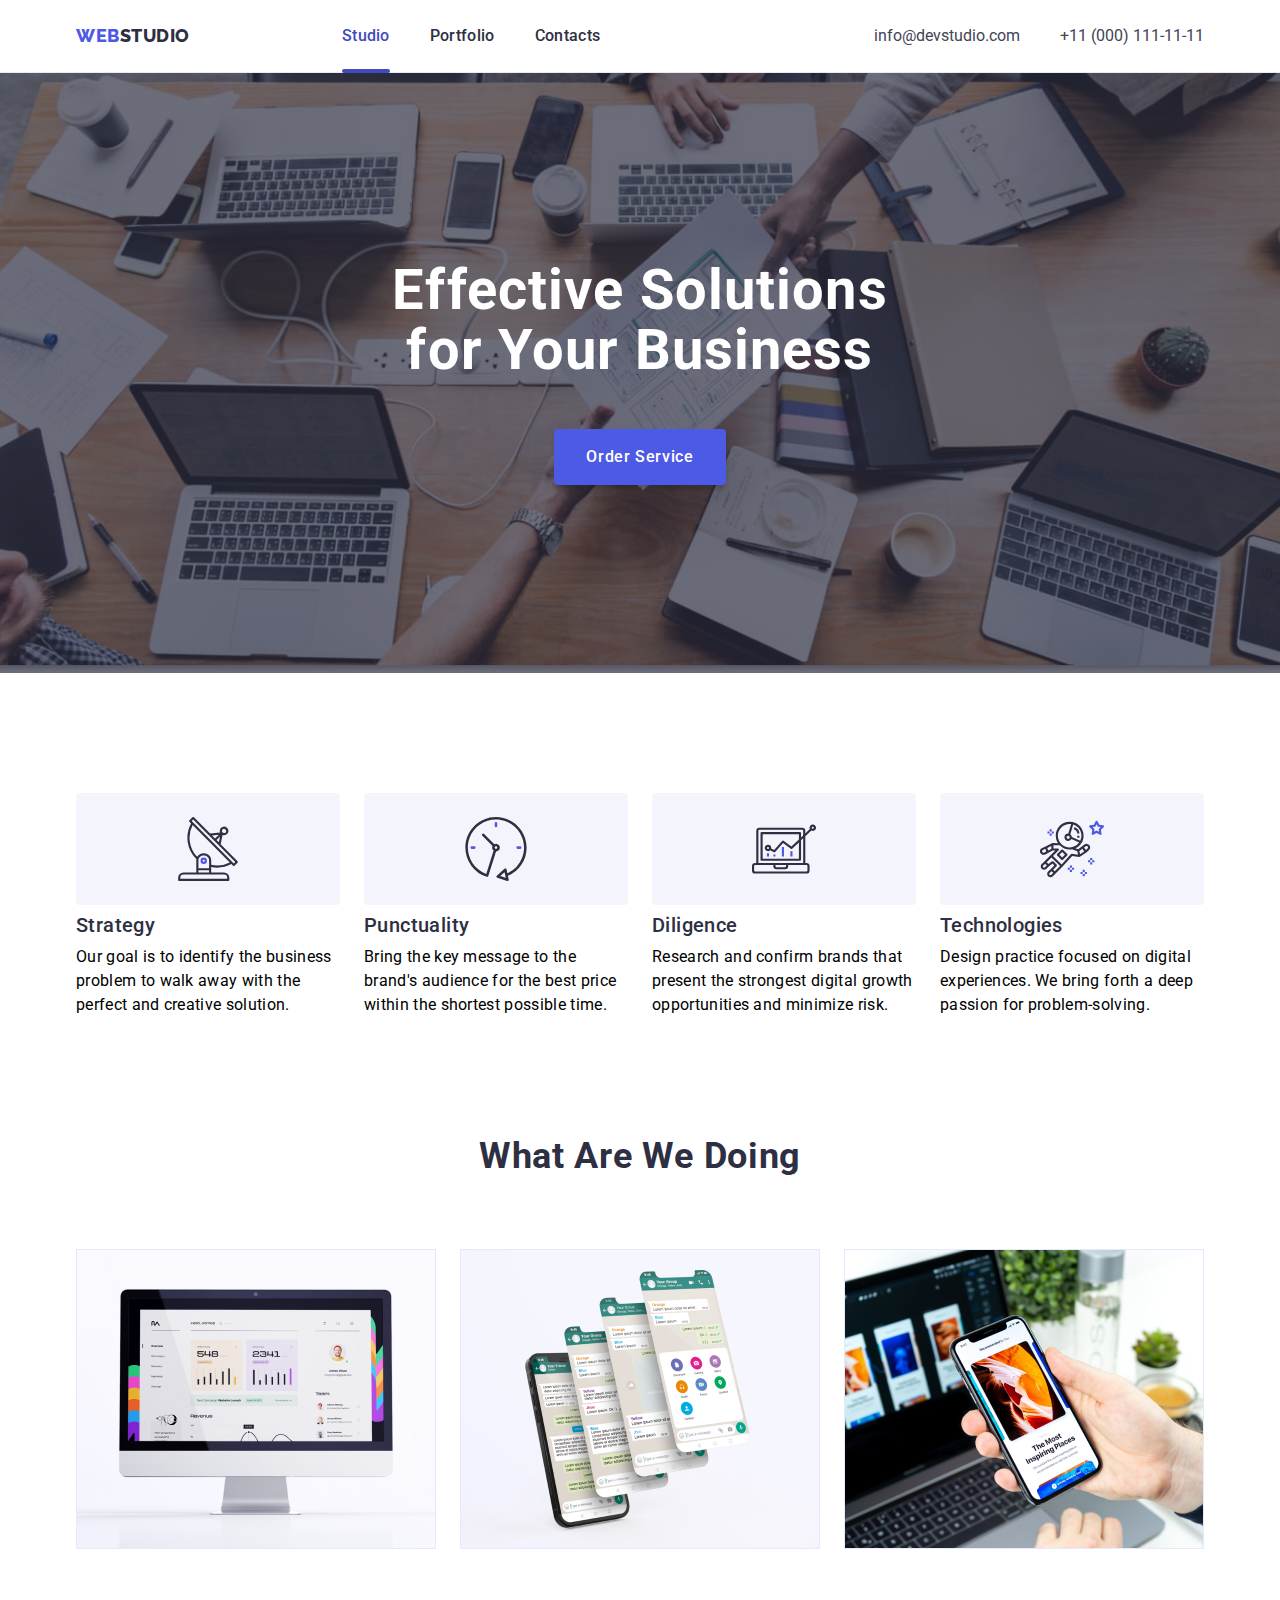
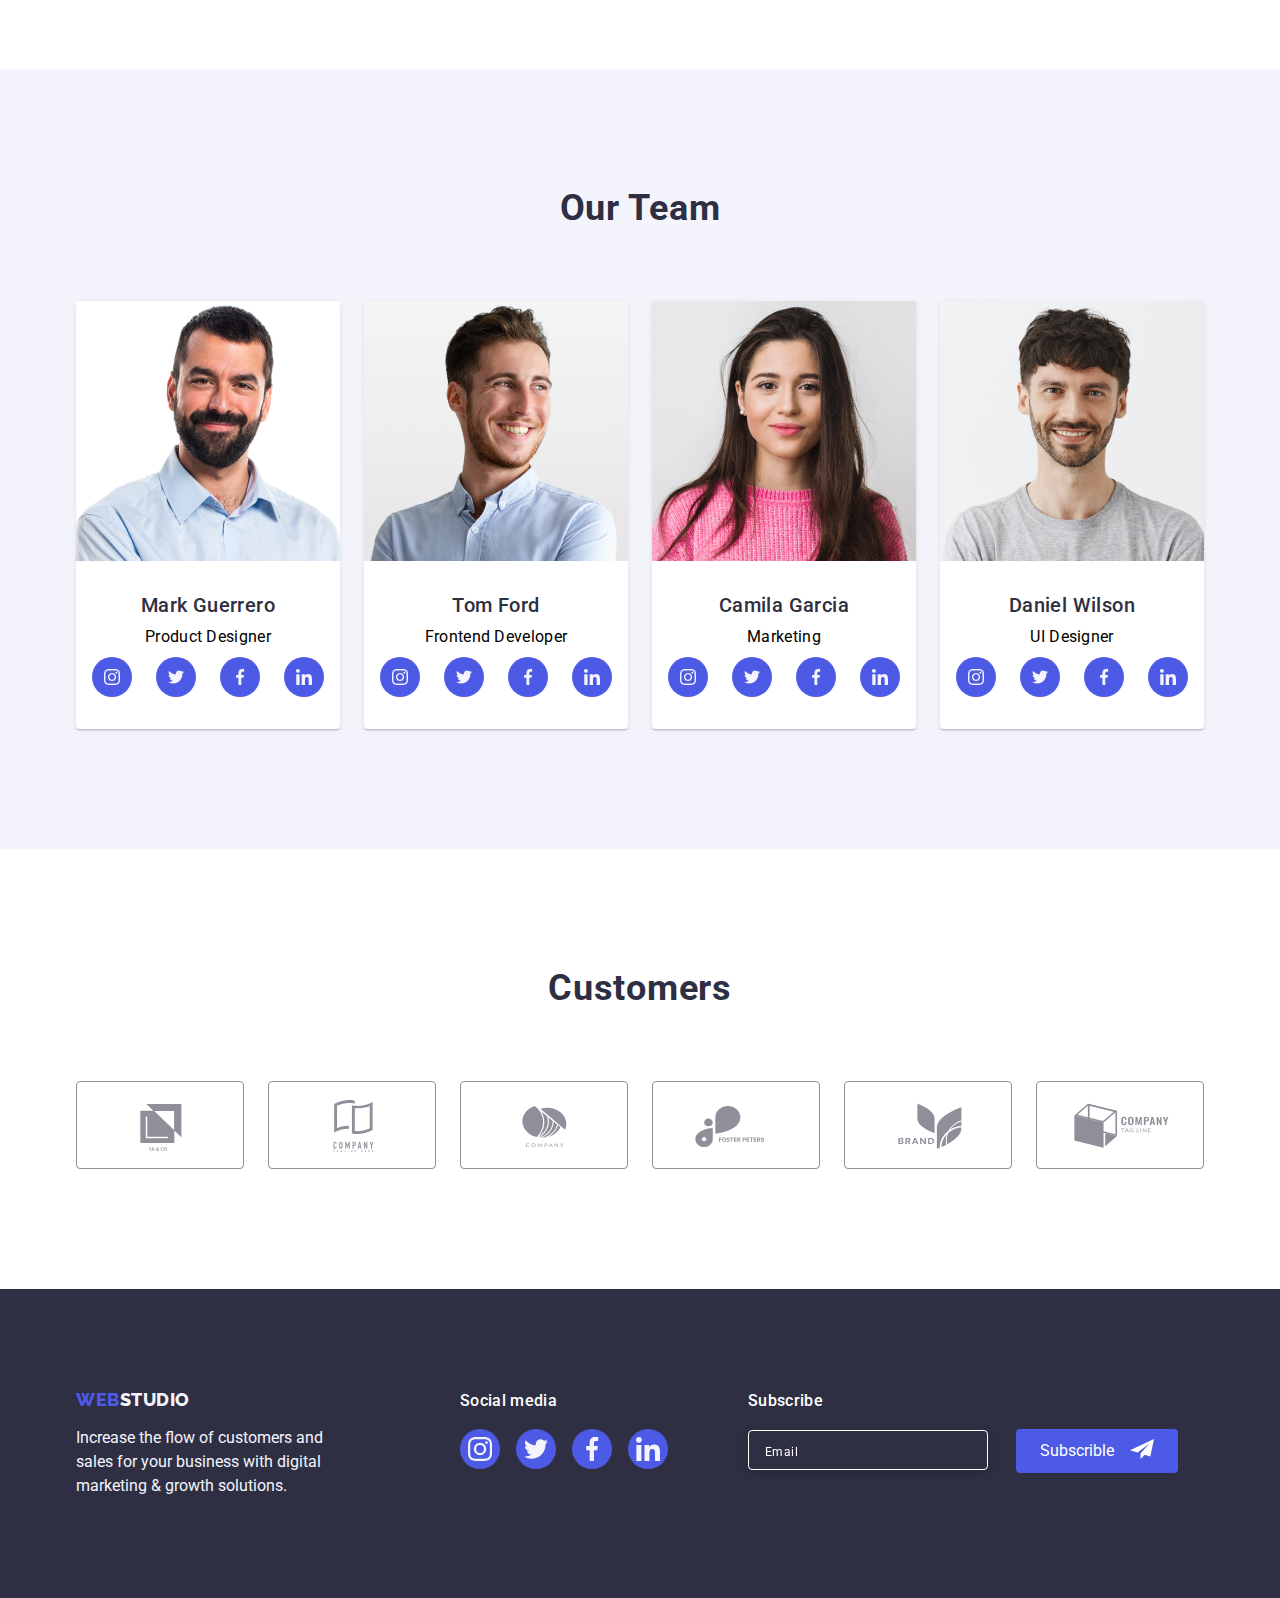
==== commit 225d9370: "add small update" ====
--- a/index.html
+++ b/index.html
@@ -67,7 +67,7 @@
           <!-- button -->
           <button type="button" class="btn" data-modal-open>Order Service</button>
           <div class="backdrop is-hidden" data-modal>
-            <!-- is-hidden -->
+            <!-- modal window -->
             <div class="modal">
               <div class="modal-icon">
                 <button type="button" class="modal-btn" data-modal-close>
@@ -76,7 +76,9 @@
                   </svg>
                 </button>
               </div>
-              <strong class="modal-text">Leave your contacts and we will call you back</strong>
+
+              <p class="modal-text">Leave your contacts and we will call you back</p>
+              <!-- modal form -->
               <form class="modal-form">
                 <label class="modal-form-fild">
                   <span class="modal--form-input-descr">Name</span>
@@ -106,7 +108,7 @@
                     <use href="./images/icon.svg#icon-email"></use>
                   </svg>
                 </label>
-                <label class="modal-form-fild">
+                <label class="modal-form-area">
                   <span class="modal--form-input-descr">Comment</span>
                   <textarea
                     name="user_message"
@@ -572,7 +574,13 @@
           <h2 class="subscrible-title">Subscribe</h2>
           <form action="subscrible-form">
             <label class="subscrible-label">
-              <input type="email" class="form-sub" name="Email" placeholder="Email" />
+              <input
+                type="email"
+                class="form-sub"
+                name="Email"
+                placeholder="Email"
+                aria-label="email"
+              />
             </label>
             <button class="subscr-btn" type="submit">
               Subscrible
--- a/css/styles.css
+++ b/css/styles.css
@@ -140,6 +140,17 @@
   display: flex;
   padding-top: 24px;
   padding-bottom: 24px;
+
+  font-weight: 500;
+  font-size: 16px;
+  line-height: 1.5;
+  letter-spacing: 0.02em;
+
+  color: var(--dark-color);
+  transition: color var(--transition-role);
+}
+.nav-link.current {
+  color: var(--pressed-state-cl);
 }
 
 .nav-link.current::after {
@@ -153,15 +164,7 @@
   color: var(--pressed-state-cl);
   border-radius: 2px;
 }
-.list .nav-link {
-  font-weight: 500;
-  font-size: 16px;
-  line-height: 1.5;
-  letter-spacing: 0.02em;
-
-  color: var(--dark-color);
-  transition: color var(--transition-role);
-}
+
 .list .nav-link:hover,
 .list .nav-link:focus {
   color: var(--pressed-state-cl);
@@ -274,9 +277,7 @@
   top: 50%;
   left: 50%;
 
-  transform: translate(-50%, -50%);
-
-  min-width: 408px;
+  max-width: 408px;
   min-height: 576px;
   padding: 24px;
 
@@ -284,6 +285,8 @@
   box-shadow: 0px 1px 1px rgba(0, 0, 0, 0.14), 0px 1px 3px rgba(0, 0, 0, 0.12),
     0px 2px 1px rgba(0, 0, 0, 0.2);
   border-radius: 4px;
+
+  transform: translate(-50%, -50%);
 }
 .modal-icon {
   width: 24px;
@@ -321,6 +324,22 @@
 
 .modal-text {
   margin-bottom: 16px;
+
+  /* Body Medium */
+
+  font-family: 'Roboto';
+  font-style: normal;
+  font-weight: 500;
+  font-size: 16px;
+  line-height: 24px;
+  /* identical to box height, or 150% */
+
+  text-align: center;
+  letter-spacing: 0.02em;
+
+  /* NAVY BLUE */
+
+  color: var(--dark-color);
 }
 .modal-form {
   display: flex;
@@ -369,11 +388,14 @@
 .modal-form-fild:focus-within .form-input-svg {
   fill: var(--primary-barnd-color);
 }
-.modal--form-input:focus {
+.modal-form-input:focus {
   outline: none;
   border-color: var(--primary-barnd-color);
 }
-.modal-form-fild-area {
+.modal-form-area {
+  display: flex;
+  flex-wrap: wrap;
+
   margin-bottom: 16px;
 }
 .modal-form-msg {
@@ -425,6 +447,17 @@
   transition: opacity var(--transition-role);
 }
 .modal-checkbox-text {
+  /* Small Text */
+
+  font-family: 'Roboto';
+  font-style: normal;
+  font-weight: 400;
+  font-size: 12px;
+  line-height: 1.17;
+  /* or 117% */
+
+  letter-spacing: 0.04em;
+
   color: var(--border-cl);
 }
 .modal-form-chack:checked + .modal-checkbox-border {
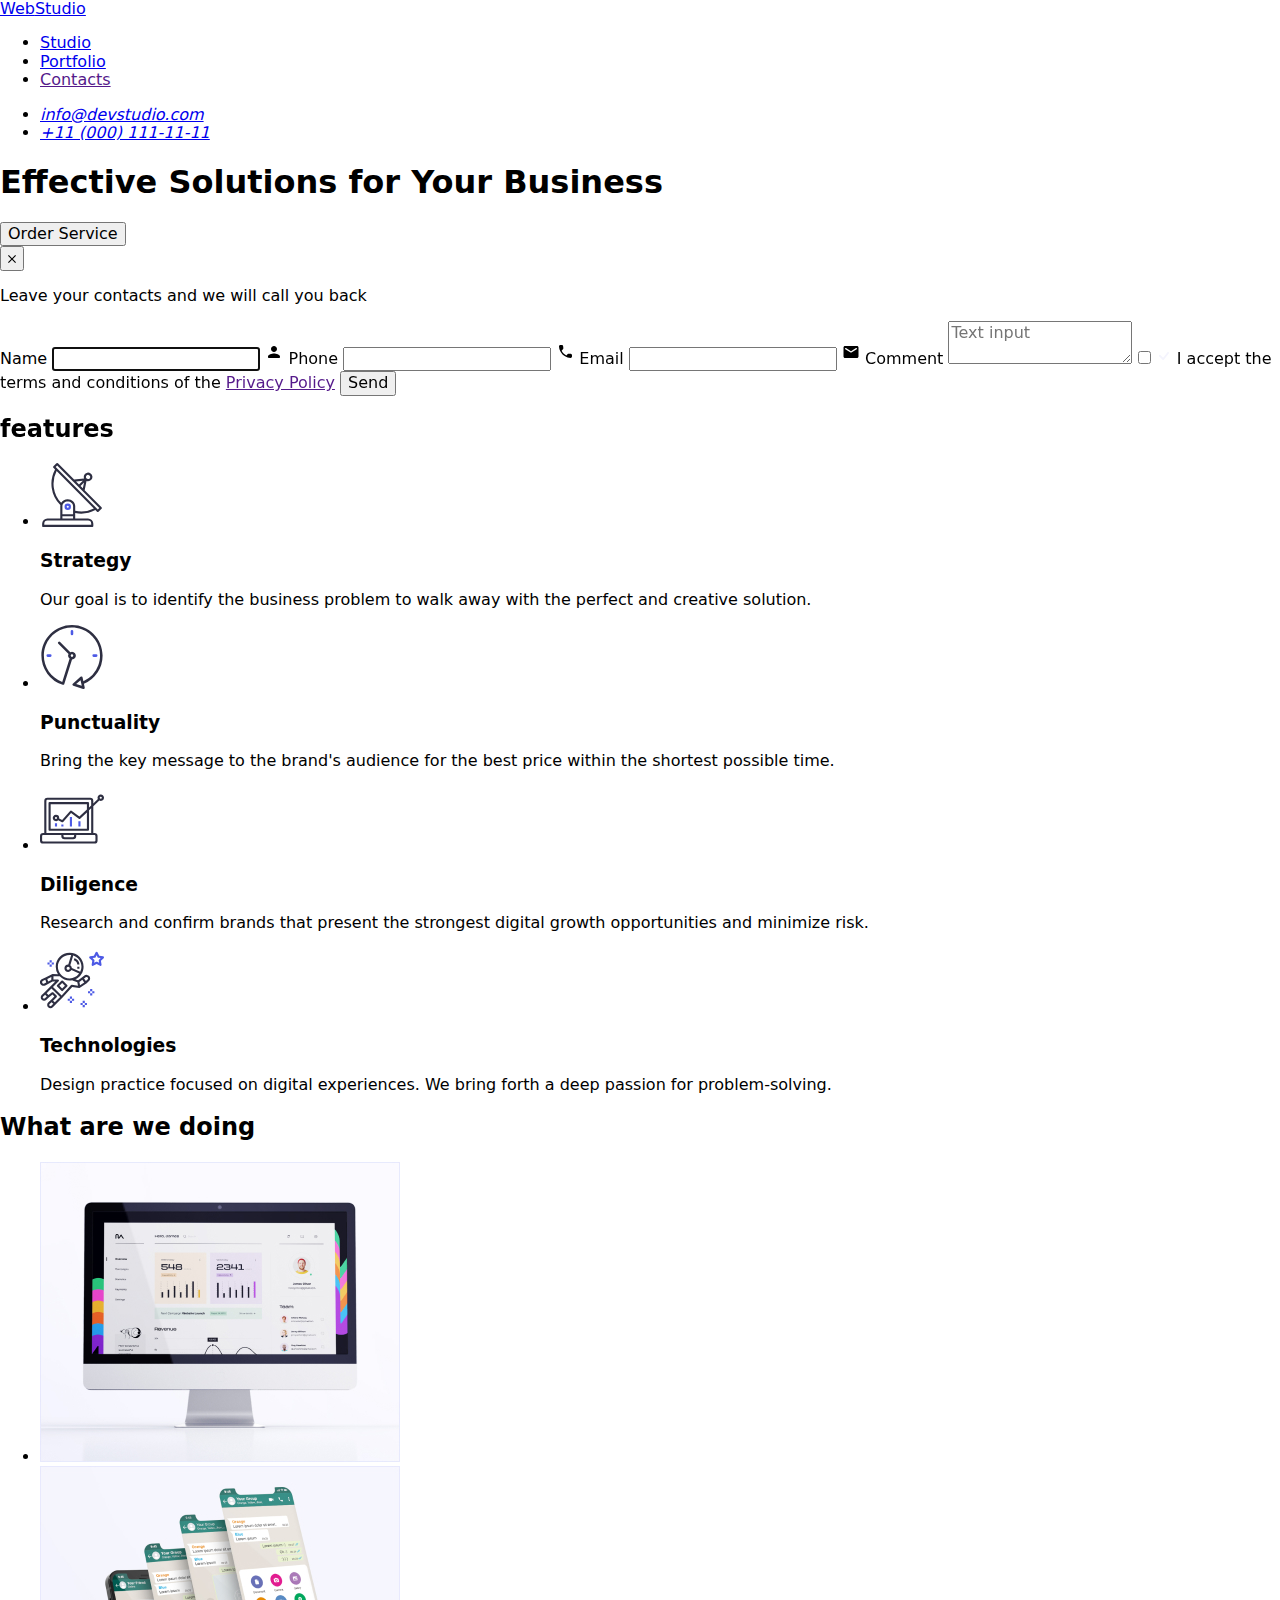
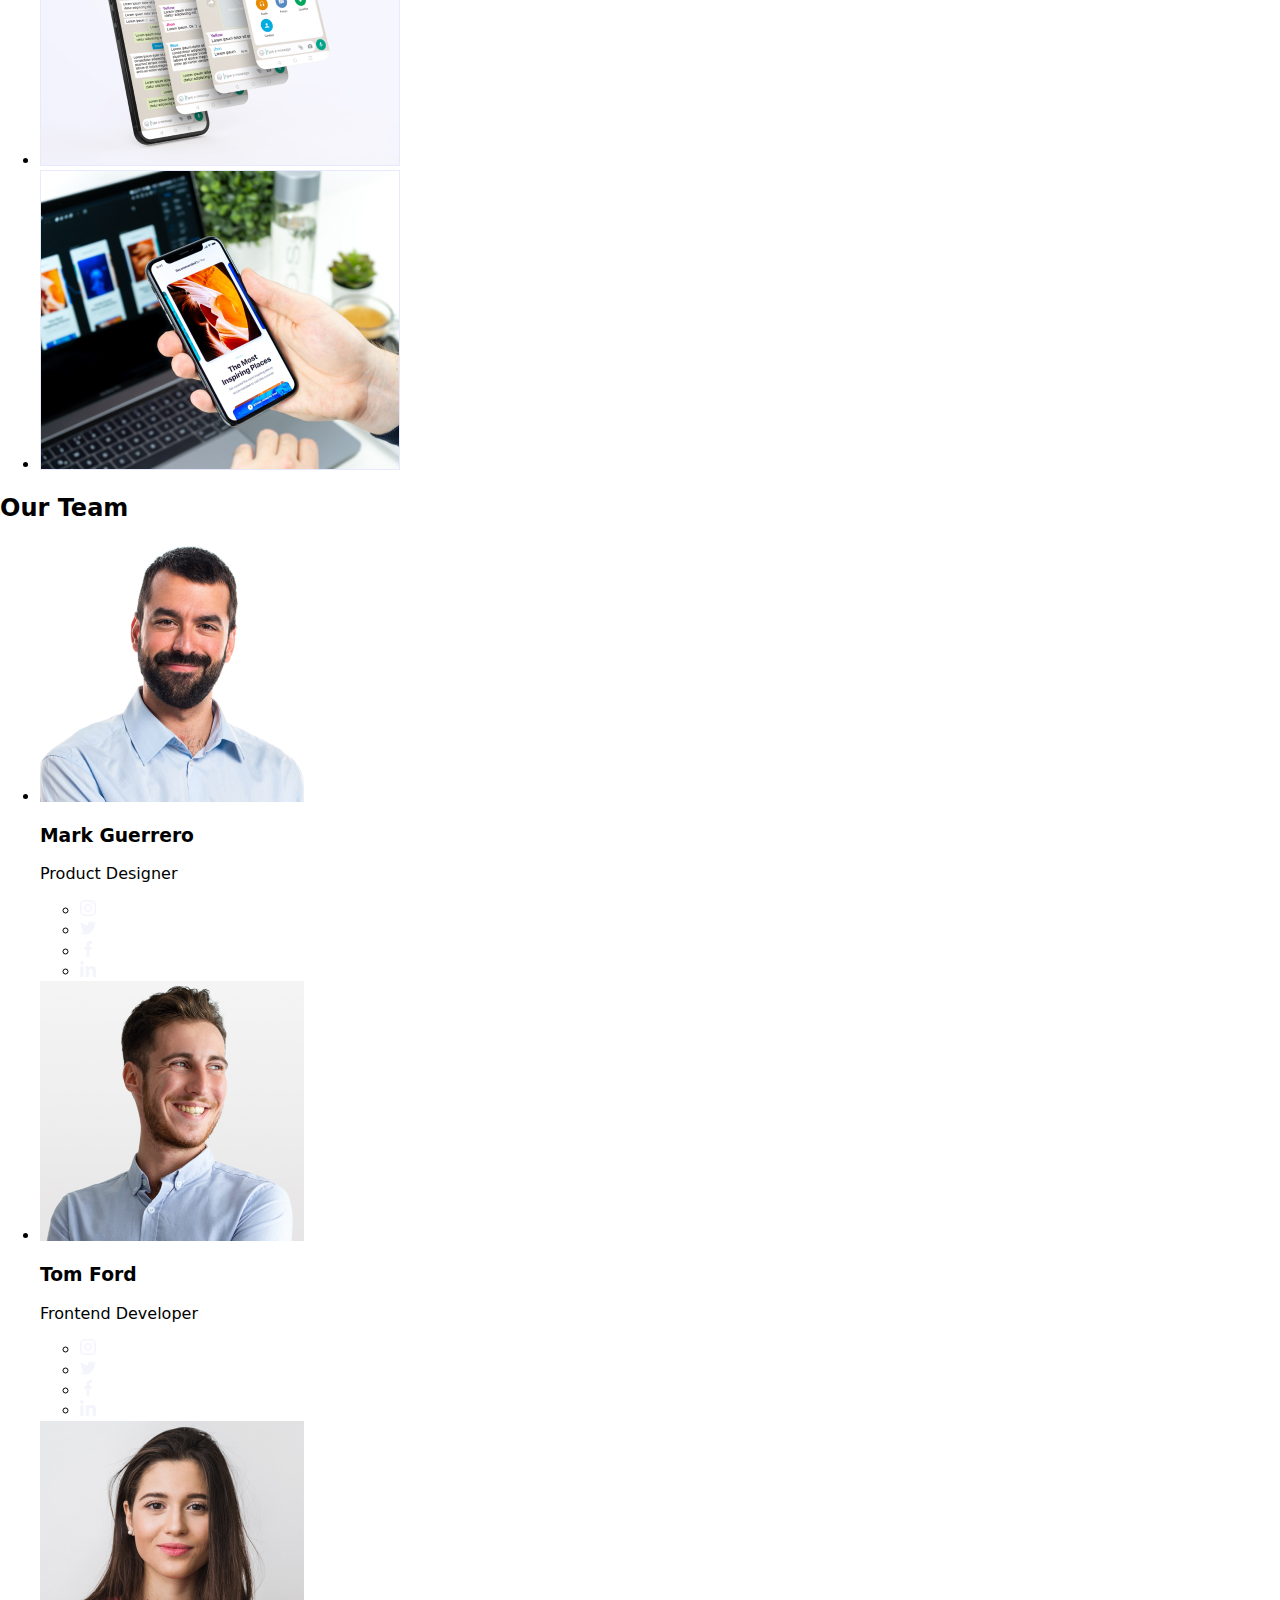
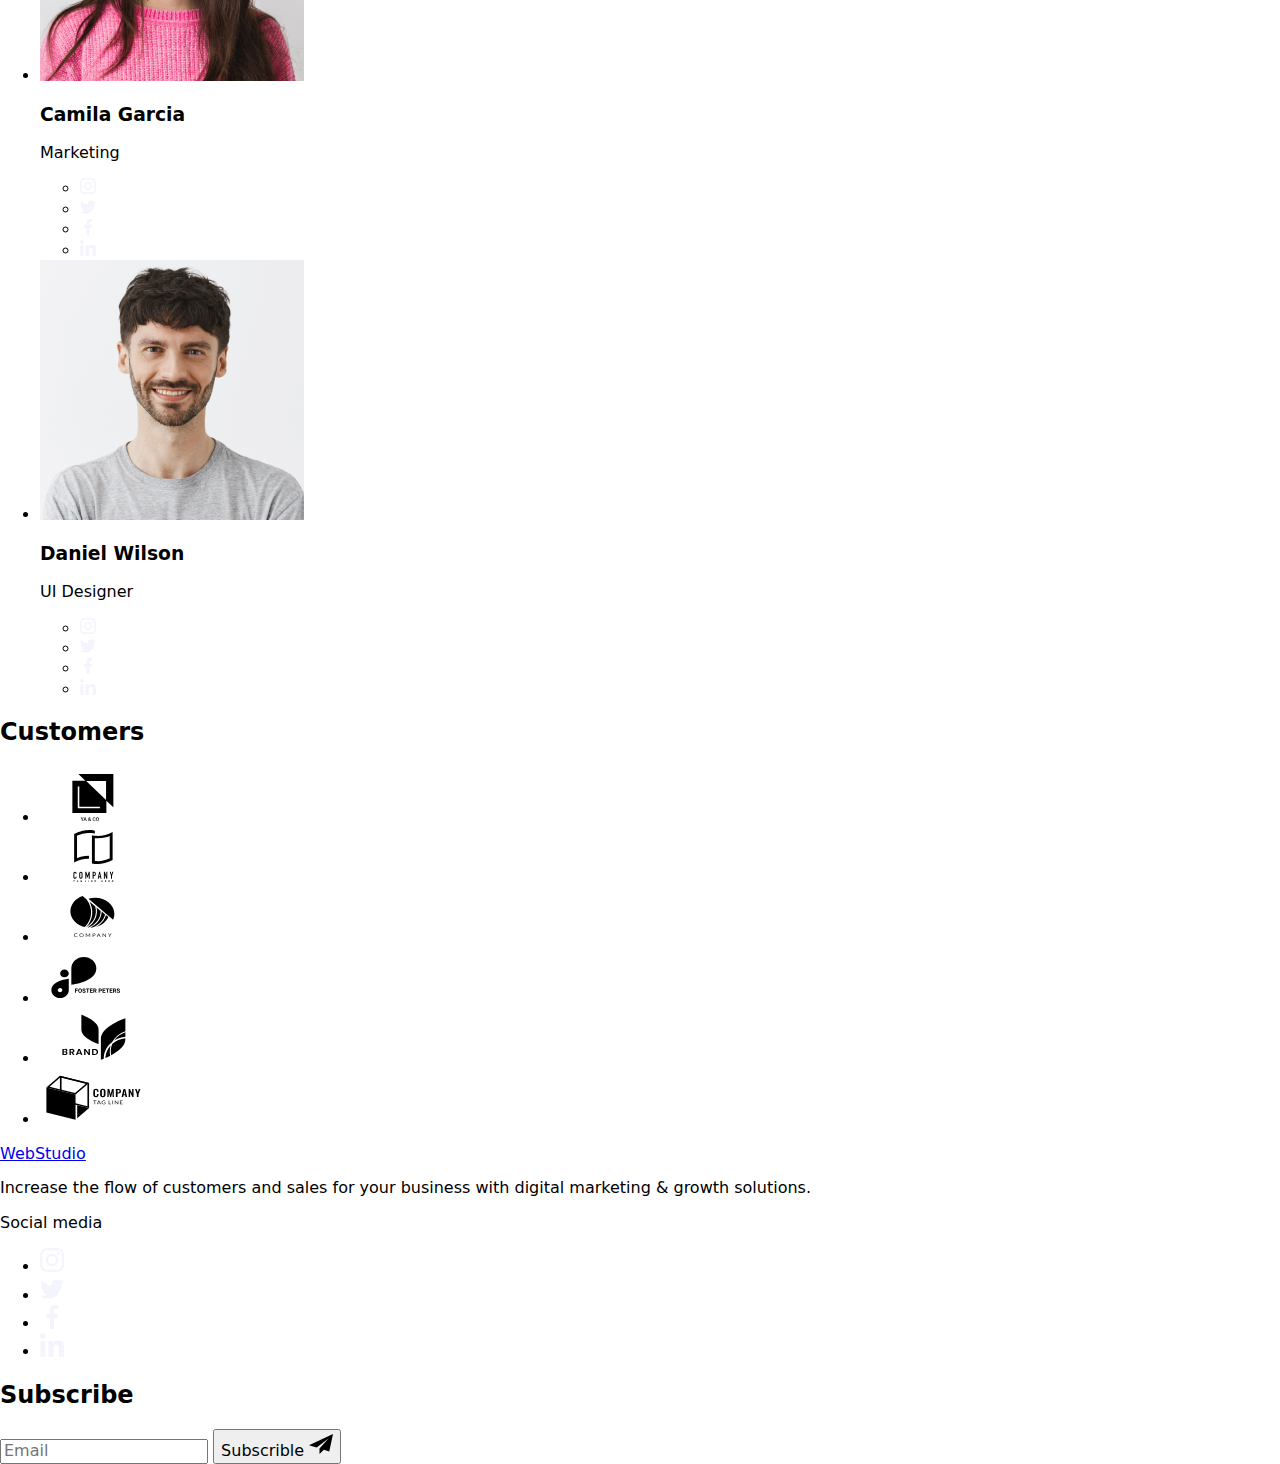
==== commit b330fc3e: "added to the methodology BEM and SaSS" ====
--- a/index.html
+++ b/index.html
@@ -18,39 +18,37 @@
       href="https://cdnjs.cloudflare.com/ajax/libs/modern-normalize/1.1.0/modern-normalize.min.css"
     />
     <!-- In-document CSS -->
-    <link rel="stylesheet" href="./css/styles.css" />
+    <link rel="stylesheet" href="./dist/css/main.min.css" />
   </head>
 
   <body>
-    <header class="header">
+    <header class="page-header">
       <!-- Header section -->
-      <div class="container">
+      <div class="container header__cotainer">
         <!-- navigation menu -->
-        <nav class="nav">
+        <nav class="nav header-nav">
           <!-- Logo -->
-          <a href="./index.html" class="link nav-logo"
-            >Web<span class="nav-logo-item">Studio</span>
-          </a>
-          <ul class="list">
-            <li class="list-item">
-              <a href="./index.html" class="link nav-link current">Studio</a>
-            </li>
-            <li class="list-item">
-              <a href="./portfolio.html" class="link nav-link">Portfolio</a>
-            </li>
-            <li class="list-item">
-              <a href="" class="link nav-link">Contacts</a>
+          <a href="./index.html" class="logo">Web<span class="logo_color-black">Studio</span> </a>
+          <ul class="nav__list page-heder__nav">
+            <li class="nav-list__item">
+              <a href="./index.html" class="nav-list__link nav-list__link_current">Studio</a>
+            </li>
+            <li class="nav-list__item">
+              <a href="./portfolio.html" class="nav-list__link">Portfolio</a>
+            </li>
+            <li class="nav-list__item">
+              <a href="" class="nav-list__link">Contacts</a>
             </li>
           </ul>
         </nav>
         <!-- adress -->
-        <address class="address">
-          <ul class="list">
-            <li class="address-list-item">
-              <a href="mailto:info@devstudio.com" class="address-item link">info@devstudio.com</a>
-            </li>
-            <li class="address-list-item">
-              <a href="tel:+110001111111" class="address-item link">+11 (000) 111-11-11</a>
+        <address class="address header__adress">
+          <ul class="adress-list">
+            <li class="adress-list__item">
+              <a href="mailto:info@devstudio.com" class="adress-list__link">info@devstudio.com</a>
+            </li>
+            <li class="adress-list__item">
+              <a href="tel:+110001111111" class="adress-list__link">+11 (000) 111-11-11</a>
             </li>
           </ul>
         </address>
@@ -60,79 +58,78 @@
     <!-- main container -->
     <main>
       <!-- Hero section -->
-      <section class="hero">
-        <div class="container">
+      <section class="page-hero">
+        <div class="container hero-container">
           <!-- head -->
-          <h1 class="hero-title">Effective Solutions for Your Business</h1>
+          <h1 class="hero__title">Effective Solutions for Your Business</h1>
           <!-- button -->
-          <button type="button" class="btn" data-modal-open>Order Service</button>
+          <button type="button" class="hero__button button" data-modal-open>Order Service</button>
+          <!-- backdrop -->
           <div class="backdrop is-hidden" data-modal>
             <!-- modal window -->
-            <div class="modal">
-              <div class="modal-icon">
-                <button type="button" class="modal-btn" data-modal-close>
-                  <svg class="icon-close" width="8" height="8">
-                    <use href="./images/icon.svg#icon-close"></use>
-                  </svg>
-                </button>
-              </div>
-
-              <p class="modal-text">Leave your contacts and we will call you back</p>
+            <div class="modal hero-modal">
+              <button type="button" class="close-btn" data-modal-close>
+                <svg class="close-btn__icon" width="8" height="8">
+                  <use href="./images/icon.svg#icon-close"></use>
+                </svg>
+              </button>
+
+              <p class="hero-modal_text">Leave your contacts and we will call you back</p>
               <!-- modal form -->
-              <form class="modal-form">
-                <label class="modal-form-fild">
-                  <span class="modal--form-input-descr">Name</span>
+              <form class="modal-form form">
+                <label class="modal-form__label">
+                  <span class="modal-form__descr">Name</span>
                   <input
                     type="text"
-                    class="modal-form-input"
+                    class="modal-form__input"
                     name="user_name"
                     required
                     minlength="2"
                     autofocus
                   />
-                  <svg class="form-input-svg" width="18" height="24">
+                  <svg class="modal-form__svg" width="18" height="24">
                     <use href="./images/icon.svg#icon-person"></use>
                   </svg>
                 </label>
-                <label class="modal-form-fild">
-                  <span class="modal--form-input-descr">Phone</span>
-                  <input type="tel" class="modal-form-input" name="user_phone" required />
-                  <svg class="form-input-svg" width="18" height="24">
+                <label class="modal-form__label">
+                  <span class="modal-form__descr">Phone</span>
+                  <input type="tel" class="modal-form__input" name="user_phone" required />
+                  <svg class="modal-form__svg" width="18" height="24">
                     <use href="./images/icon.svg#icon-phone"></use>
                   </svg>
                 </label>
-                <label class="modal-form-fild">
-                  <span class="modal--form-input-descr">Email</span>
-                  <input type="email" class="modal-form-input" name="user_email" required />
-                  <svg class="form-input-svg" width="18" height="24">
+                <label class="modal-form__label">
+                  <span class="modal-form__descr">Email</span>
+                  <input type="email" class="modal-form__input" name="user_email" required />
+                  <svg class="modal-form__svg" width="18" height="24">
                     <use href="./images/icon.svg#icon-email"></use>
                   </svg>
                 </label>
-                <label class="modal-form-area">
-                  <span class="modal--form-input-descr">Comment</span>
+                <label class="modal-form__area">
+                  <span class="modal-form__descr">Comment</span>
                   <textarea
                     name="user_message"
                     placeholder="Text input"
-                    class="modal-form-msg"
+                    class="fmodal-form__msg"
                   ></textarea>
                 </label>
-                <label class="modal-checkbox">
+                <label class="fmodal-form__checkbox">
                   <input
                     type="checkbox"
                     name="user_policy"
-                    class="modal-form-chack visually-hidden"
+                    class="fmodal-form__check visually-hidden"
                   />
-                  <span class="modal-checkbox-border">
-                    <svg class="modal-checkbox-svg" width="16" height="16">
+                  <span class="form-checkbox__border">
+                    <svg class="border_svg-checked" width="16" height="16">
                       <use href="./images/icon.svg#icon-checkbox"></use>
                     </svg>
                   </span>
-                  <span class="modal-checkbox-text">
+                  <span class="form-checkbox__text">
                     I accept the terms and conditions of the
                     <a href="">Privacy Policy</a></span
                   >
                 </label>
-                <button type="submit" class="modal-form-btn">Send</button>
+                <button type="submit" class="button fmodal-form__btn">Send</button>
               </form>
             </div>
           </div>
@@ -140,54 +137,54 @@
       </section>
 
       <!--  features section -->
-      <section class="features">
+      <section class="page-features">
         <div class="container">
           <h2 class="visually-hidden">features</h2>
-          <ul class="list features-description">
-            <li class="features-list">
-              <div class="features-icon">
-                <svg class="icon" width="64" height="64">
+          <ul class="features-list">
+            <li class="features-list__item">
+              <div class="box-icon features-list__box-icon">
+                <svg class="features-icon__icon" width="64" height="64">
                   <use href="./images/icon.svg#icon-antenna"></use>
                 </svg>
               </div>
-              <h3 class="features-head">Strategy</h3>
-              <p class="features-paragraf">
+              <h3 class="features-item__head">Strategy</h3>
+              <p class="features-item__paragraf">
                 Our goal is to identify the business problem to walk away with the perfect and
                 creative solution.
               </p>
             </li>
-            <li class="features-list">
-              <div class="features-icon">
-                <svg class="icon" width="64" height="64">
+            <li class="features-list__item">
+              <div class="box-icon features-list__box-icon">
+                <svg class="features-icon__icon" width="64" height="64">
                   <use href="./images/icon.svg#icon-clock"></use>
                 </svg>
               </div>
-              <h3 class="features-head">Punctuality</h3>
-              <p class="features-paragraf">
+              <h3 class="features-item__head">Punctuality</h3>
+              <p class="features-item__paragraf">
                 Bring the key message to the brand's audience for the best price within the shortest
                 possible time.
               </p>
             </li>
-            <li class="features-list">
-              <div class="features-icon">
-                <svg class="icon" width="64" height="64">
+            <li class="features-list__item">
+              <div class="box-icon features-list__box-icon">
+                <svg class="features-icon__icon" width="64" height="64">
                   <use href="./images/icon.svg#icon-diagram"></use>
                 </svg>
               </div>
-              <h3 class="features-head">Diligence</h3>
-              <p class="features-paragraf">
+              <h3 class="features-item__head">Diligence</h3>
+              <p class="features-item__paragraf">
                 Research and confirm brands that present the strongest digital growth opportunities
                 and minimize risk.
               </p>
             </li>
-            <li class="features-list">
-              <div class="features-icon">
-                <svg class="icon" width="64" height="64">
+            <li class="features-list__item">
+              <div class="box-icon features-list__box-icon">
+                <svg class="features-icon__icon" width="64" height="64">
                   <use href="./images/icon.svg#icon-astronaut"></use>
                 </svg>
               </div>
-              <h3 class="features-head">Technologies</h3>
-              <p class="features-paragraf">
+              <h3 class="features-item__head">Technologies</h3>
+              <p class="features-item__paragraf">
                 Design practice focused on digital experiences. We bring forth a deep passion for
                 problem-solving.
               </p>
@@ -197,17 +194,17 @@
       </section>
 
       <!-- product section -->
-      <section class="product-section">
+      <section class="page-product">
         <div class="container">
-          <h2 class="title product">What are we doing</h2>
-          <ul class="list product">
-            <li class="product-list-item">
+          <h2 class="page-product__title">What are we doing</h2>
+          <ul class="product-list">
+            <li class="product-list__item">
               <img src="./images/main/section2/img1.jpg" alt="monitor" width="360" />
             </li>
-            <li class="product-list-item">
+            <li class="product-list__item">
               <img src="./images/main/section2/img2.jpg" alt="whatsapp" width="360" />
             </li>
-            <li class="product-list-item">
+            <li class="product-list__item">
               <img src="./images/main/section2/img3.jpg" alt="mobile" width="360" />
             </li>
           </ul>
@@ -215,60 +212,60 @@
       </section>
 
       <!-- team section -->
-      <section class="team">
+      <section class="page-team">
         <div class="container">
-          <h2 class="title">Our Team</h2>
-          <ul class="list">
-            <li class="team-item">
+          <h2 class="page-team__title">Our Team</h2>
+          <ul class="team-list">
+            <li class="team-list__item">
               <img src="./images/main/section3/Mark.jpg" alt="Mark" width="264" class="img" />
               <div class="team-descr">
-                <h3 class="team-title">Mark Guerrero</h3>
-                <p class="team-posicion">Product Designer</p>
-                <ul class="social-icon-list list">
-                  <li class="social-icon-list-item">
-                    <a
-                      class="link-icon link"
+                <h3 class="team-list__title">Mark Guerrero</h3>
+                <p class="team-list__paragraf">Product Designer</p>
+                <ul class="social-list">
+                  <li class="social-list__item">
+                    <a
+                      class="social-list__link"
                       href="https://www.instagram.com/"
                       target="_blank"
                       rel="noopener noreferrer"
                     >
-                      <svg class="icon" width="16" height="16">
+                      <svg class="social-link__icon" width="16" height="16">
                         <use href="./images/icon.svg#icon-instagram"></use>
                       </svg>
                     </a>
                   </li>
-                  <li class="social-icon-list-item">
-                    <a
-                      class="link-icon link"
+                  <li class="social-list__item">
+                    <a
+                      class="social-list__link"
                       href="https://twitter.com/"
                       target="_blank"
                       rel="noopener noreferrer"
                     >
-                      <svg class="icon" width="16" height="16">
+                      <svg class="social-link__icon" width="16" height="16">
                         <use href="./images/icon.svg#icon-twitter"></use>
                       </svg>
                     </a>
                   </li>
-                  <li class="social-icon-list-item">
-                    <a
-                      class="link-icon link"
+                  <li class="social-list__item">
+                    <a
+                      class="social-list__link"
                       href="https://www.facebook.com/"
                       target="_blank"
                       rel="noopener noreferrer"
                     >
-                      <svg class="icon" width="16" height="16">
+                      <svg class="social-link__icon" width="16" height="16">
                         <use href="./images/icon.svg#icon-facebook"></use>
                       </svg>
                     </a>
                   </li>
-                  <li class="social-icon-list-item">
-                    <a
-                      class="link-icon link"
+                  <li class="social-list__item">
+                    <a
+                      class="social-list__link"
                       href="https://www.linkedin.com/"
                       target="_blank"
                       rel="noopener noreferrer"
                     >
-                      <svg class="icon" width="16" height="16">
+                      <svg class="social-link__icon" width="16" height="16">
                         <use href="./images/icon.svg#icon-linkedin"></use>
                       </svg>
                     </a>
@@ -276,56 +273,56 @@
                 </ul>
               </div>
             </li>
-            <li class="team-item">
+            <li class="team-list__item">
               <img src="./images/main/section3/Tom.jpg" alt="Tom" width="264" class="img" />
               <div class="team-descr">
-                <h3 class="team-title">Tom Ford</h3>
-                <p class="team-posicion">Frontend Developer</p>
-                <ul class="social-icon-list list">
-                  <li class="social-icon-list-item">
-                    <a
-                      class="link-icon link"
+                <h3 class="team-list__title">Tom Ford</h3>
+                <p class="team-list__paragraf">Frontend Developer</p>
+                <ul class="social-list">
+                  <li class="social-list__item">
+                    <a
+                      class="social-list__link"
                       href="https://www.instagram.com/"
                       target="_blank"
                       rel="noopener noreferrer"
                     >
-                      <svg class="icon" width="16" height="16">
+                      <svg class="social-link__icon" width="16" height="16">
                         <use href="./images/icon.svg#icon-instagram"></use>
                       </svg>
                     </a>
                   </li>
-                  <li class="social-icon-list-item">
-                    <a
-                      class="link-icon link"
+                  <li class="social-list__item">
+                    <a
+                      class="social-list__link"
                       href="https://twitter.com/"
                       target="_blank"
                       rel="noopener noreferrer"
                     >
-                      <svg class="icon" width="16" height="16">
+                      <svg class="social-link__icon" width="16" height="16">
                         <use href="./images/icon.svg#icon-twitter"></use>
                       </svg>
                     </a>
                   </li>
-                  <li class="social-icon-list-item">
-                    <a
-                      class="link-icon link"
+                  <li class="social-list__item">
+                    <a
+                      class="social-list__link"
                       href="https://www.facebook.com/"
                       target="_blank"
                       rel="noopener noreferrer"
                     >
-                      <svg class="icon" width="16" height="16">
+                      <svg class="social-link__icon" width="16" height="16">
                         <use href="./images/icon.svg#icon-facebook"></use>
                       </svg>
                     </a>
                   </li>
-                  <li class="social-icon-list-item">
-                    <a
-                      class="link-icon link"
+                  <li class="social-list__item">
+                    <a
+                      class="social-list__link"
                       href="https://www.linkedin.com/"
                       target="_blank"
                       rel="noopener noreferrer"
                     >
-                      <svg class="icon" width="16" height="16">
+                      <svg class="social-link__icon" width="16" height="16">
                         <use href="./images/icon.svg#icon-linkedin"></use>
                       </svg>
                     </a>
@@ -333,56 +330,56 @@
                 </ul>
               </div>
             </li>
-            <li class="team-item">
+            <li class="team-list__item">
               <img src="./images/main/section3/Camilla.jpg" alt="Camilla" width="264" class="img" />
               <div class="team-descr">
-                <h3 class="team-title">Camila Garcia</h3>
-                <p class="team-posicion">Marketing</p>
-                <ul class="social-icon-list list">
-                  <li class="social-icon-list-item">
-                    <a
-                      class="link-icon link"
+                <h3 class="team-list__title">Camila Garcia</h3>
+                <p class="team-list__paragraf">Marketing</p>
+                <ul class="social-list">
+                  <li class="social-list__item">
+                    <a
+                      class="social-list__link"
                       href="https://www.instagram.com/"
                       target="_blank"
                       rel="noopener noreferrer"
                     >
-                      <svg class="icon" width="16" height="16">
+                      <svg class="social-link__icon" width="16" height="16">
                         <use href="./images/icon.svg#icon-instagram"></use>
                       </svg>
                     </a>
                   </li>
-                  <li class="social-icon-list-item">
-                    <a
-                      class="link-icon link"
+                  <li class="social-list__item">
+                    <a
+                      class="social-list__link"
                       href="https://twitter.com/"
                       target="_blank"
                       rel="noopener noreferrer"
                     >
-                      <svg class="icon" width="16" height="16">
+                      <svg class="social-link__icon" width="16" height="16">
                         <use href="./images/icon.svg#icon-twitter"></use>
                       </svg>
                     </a>
                   </li>
-                  <li class="social-icon-list-item">
-                    <a
-                      class="link-icon link"
+                  <li class="social-list__item">
+                    <a
+                      class="social-list__link"
                       href="https://www.facebook.com/"
                       target="_blank"
                       rel="noopener noreferrer"
                     >
-                      <svg class="icon" width="16" height="16">
+                      <svg class="social-link__icon" width="16" height="16">
                         <use href="./images/icon.svg#icon-facebook"></use>
                       </svg>
                     </a>
                   </li>
-                  <li class="social-icon-list-item">
-                    <a
-                      class="link-icon link"
+                  <li class="social-list__item">
+                    <a
+                      class="social-list__link"
                       href="https://www.linkedin.com/"
                       target="_blank"
                       rel="noopener noreferrer"
                     >
-                      <svg class="icon" width="16" height="16">
+                      <svg class="social-link__icon" width="16" height="16">
                         <use href="./images/icon.svg#icon-linkedin"></use>
                       </svg>
                     </a>
@@ -390,56 +387,56 @@
                 </ul>
               </div>
             </li>
-            <li class="team-item">
+            <li class="team-list__item">
               <img src="./images/main/section3/Daniel.jpg" alt="Daniel" width="264" class="img" />
               <div class="team-descr">
-                <h3 class="team-title">Daniel Wilson</h3>
-                <p class="team-posicion">UI Designer</p>
-                <ul class="social-icon-list list">
-                  <li class="social-icon-list-item">
-                    <a
-                      class="link-icon link"
+                <h3 class="team-list__title">Daniel Wilson</h3>
+                <p class="team-list__paragraf">UI Designer</p>
+                <ul class="social-list">
+                  <li class="social-list__item">
+                    <a
+                      class="social-list__link"
                       href="https://www.instagram.com/"
                       target="_blank"
                       rel="noopener noreferrer"
                     >
-                      <svg class="icon" width="16" height="16">
+                      <svg class="social-link__icon" width="16" height="16">
                         <use href="./images/icon.svg#icon-instagram"></use>
                       </svg>
                     </a>
                   </li>
-                  <li class="social-icon-list-item">
-                    <a
-                      class="link-icon link"
+                  <li class="social-list__item">
+                    <a
+                      class="social-list__link"
                       href="https://twitter.com/"
                       target="_blank"
                       rel="noopener noreferrer"
                     >
-                      <svg class="icon" width="16" height="16">
+                      <svg class="social-link__icon" width="16" height="16">
                         <use href="./images/icon.svg#icon-twitter"></use>
                       </svg>
                     </a>
                   </li>
-                  <li class="social-icon-list-item">
-                    <a
-                      class="link-icon link"
+                  <li class="social-list__item">
+                    <a
+                      class="social-list__link"
                       href="https://www.facebook.com/"
                       target="_blank"
                       rel="noopener noreferrer"
                     >
-                      <svg class="icon" width="16" height="16">
+                      <svg class="social-link__icon" width="16" height="16">
                         <use href="./images/icon.svg#icon-facebook"></use>
                       </svg>
                     </a>
                   </li>
-                  <li class="social-icon-list-item">
-                    <a
-                      class="link-icon link"
+                  <li class="social-list__item">
+                    <a
+                      class="social-list__link"
                       href="https://www.linkedin.com/"
                       target="_blank"
                       rel="noopener noreferrer"
                     >
-                      <svg class="icon" width="16" height="16">
+                      <svg class="social-link__icon" width="16" height="16">
                         <use href="./images/icon.svg#icon-linkedin"></use>
                       </svg>
                     </a>
@@ -453,48 +450,48 @@
 
       <!-- section castomers -->
 
-      <section class="castomers">
+      <section class="page-castomers">
         <div class="container">
-          <h2 class="castomers-title">Customers</h2>
-          <ul class="castomers-list list">
-            <li class="castomers-list-item">
-              <a href="" class="castomers-link link">
-                <svg class="castomers-icon" width="104" height="56">
+          <h2 class="page-castomers__title">Customers</h2>
+          <ul class="customers-list">
+            <li class="customers-list__item">
+              <a href="" class="customers-list__link">
+                <svg class="castomers-link__icon" width="104" height="56">
                   <use href="./images/icon.svg#icon-logo1" class="icon"></use>
                 </svg>
               </a>
             </li>
-            <li class="castomers-list-item">
-              <a href="" class="castomers-link link">
-                <svg class="castomers-icon" width="104" height="56">
+            <li class="customers-list__item">
+              <a href="" class="customers-list__link">
+                <svg class="castomers-link__icon" width="104" height="56">
                   <use href="./images/icon.svg#icon-logo2" class="icon"></use>
                 </svg>
               </a>
             </li>
-            <li class="castomers-list-item">
-              <a href="" class="castomers-link link">
-                <svg class="castomers-icon" width="104" height="56">
+            <li class="customers-list__item">
+              <a href="" class="customers-list__link">
+                <svg class="castomers-link__icon" width="104" height="56">
                   <use href="./images/icon.svg#icon-logo3" class="icon"></use>
                 </svg>
               </a>
             </li>
-            <li class="castomers-list-item">
-              <a href="" class="castomers-link link">
-                <svg class="castomers-icon" width="104" height="56">
+            <li class="customers-list__item">
+              <a href="" class="customers-list__link">
+                <svg class="castomers-link__icon" width="104" height="56">
                   <use href="./images/icon.svg#icon-logo4" class="icon"></use>
                 </svg>
               </a>
             </li>
-            <li class="castomers-list-item">
-              <a href="" class="castomers-link link">
-                <svg class="castomers-icon" width="104" height="56">
+            <li class="customers-list__item">
+              <a href="" class="customers-list__link">
+                <svg class="castomers-link__icon" width="104" height="56">
                   <use href="./images/icon.svg#icon-logo5" class="icon"></use>
                 </svg>
               </a>
             </li>
-            <li class="castomers-list-item">
-              <a href="" class="castomers-link link">
-                <svg class="castomers-icon" width="104" height="56">
+            <li class="customers-list__item">
+              <a href="" class="customers-list__link">
+                <svg class="castomers-link__icon" width="104" height="56">
                   <use href="./images/icon.svg#icon-logo6" class="icon"></use>
                 </svg>
               </a>
@@ -505,24 +502,25 @@
     </main>
 
     <!-- footer section-->
-    <footer class="footer">
+    <footer class="page-footer">
       <div class="container">
-        <div class="footer-logo-cont">
+        <div class="footer-logo">
           <!-- logo -->
-          <a href="./index.html" class="link footer-logo"
-            >Web<span class="footer-logo-item">Studio</span>
+          <a href="./index.html" class="logo page-footer__logo"
+            >Web<span class="logo_color-white">Studio</span>
           </a>
-          <p class="text">
+          <p class="footer-logo__text">
             Increase the flow of customers and sales for your business with digital marketing &
             growth solutions.
           </p>
         </div>
-        <div class="footer-social-cont">
-          <p class="footer-social-title">Social media</p>
-          <ul class="footer-list list">
-            <li class="footer-list-item">
+        <!-- footer social -->
+        <div class="footer-social">
+          <p class="footer-social__title">Social media</p>
+          <ul class="footer-list social-list">
+            <li class="social-list__item">
               <a
-                class="footer-social-link"
+                class="social-list__link link_color-activ"
                 href="https://www.instagram.com/"
                 target="_blank"
                 rel="noopener noreferrer"
@@ -532,9 +530,9 @@
                 </svg>
               </a>
             </li>
-            <li class="footer-list-item">
+            <li class="social-list__item">
               <a
-                class="footer-social-link"
+                class="social-list__link link_color-activ"
                 href="https://twitter.com/"
                 target="_blank"
                 rel="noopener noreferrer"
@@ -544,9 +542,9 @@
                 </svg>
               </a>
             </li>
-            <li class="footer-list-item">
+            <li class="social-list__item">
               <a
-                class="footer-social-link"
+                class="social-list__link link_color-activ"
                 href="https://www.facebook.com/"
                 target="_blank"
                 rel="noopener noreferrer"
@@ -556,9 +554,9 @@
                 </svg>
               </a>
             </li>
-            <li class="footer-list-item">
+            <li class="social-list__item">
               <a
-                class="footer-social-link"
+                class="social-list__link link_color-activ"
                 href="https://www.linkedin.com/"
                 target="_blank"
                 rel="noopener noreferrer"
@@ -570,13 +568,14 @@
             </li>
           </ul>
         </div>
-        <div class="subscrible">
-          <h2 class="subscrible-title">Subscribe</h2>
-          <form action="subscrible-form">
+        <!-- footer subscrible -->
+        <div class="footer-subscrible">
+          <h2 class="footer-subscrible__title">Subscribe</h2>
+          <form class="subscrible-form">
             <label class="subscrible-label">
               <input
                 type="email"
-                class="form-sub"
+                class="subscrible-label_input"
                 name="Email"
                 placeholder="Email"
                 aria-label="email"
@@ -584,8 +583,8 @@
             </label>
             <button class="subscr-btn" type="submit">
               Subscrible
-              <span class="subscr-ikon">
-                <svg class="sibscr-svg" width="24" height="24">
+              <span class="btn-icon">
+                <svg class="btn-icon__svg" width="24" height="24">
                   <use href="./images/icon.svg#icon-frame"></use>
                 </svg>
               </span>
